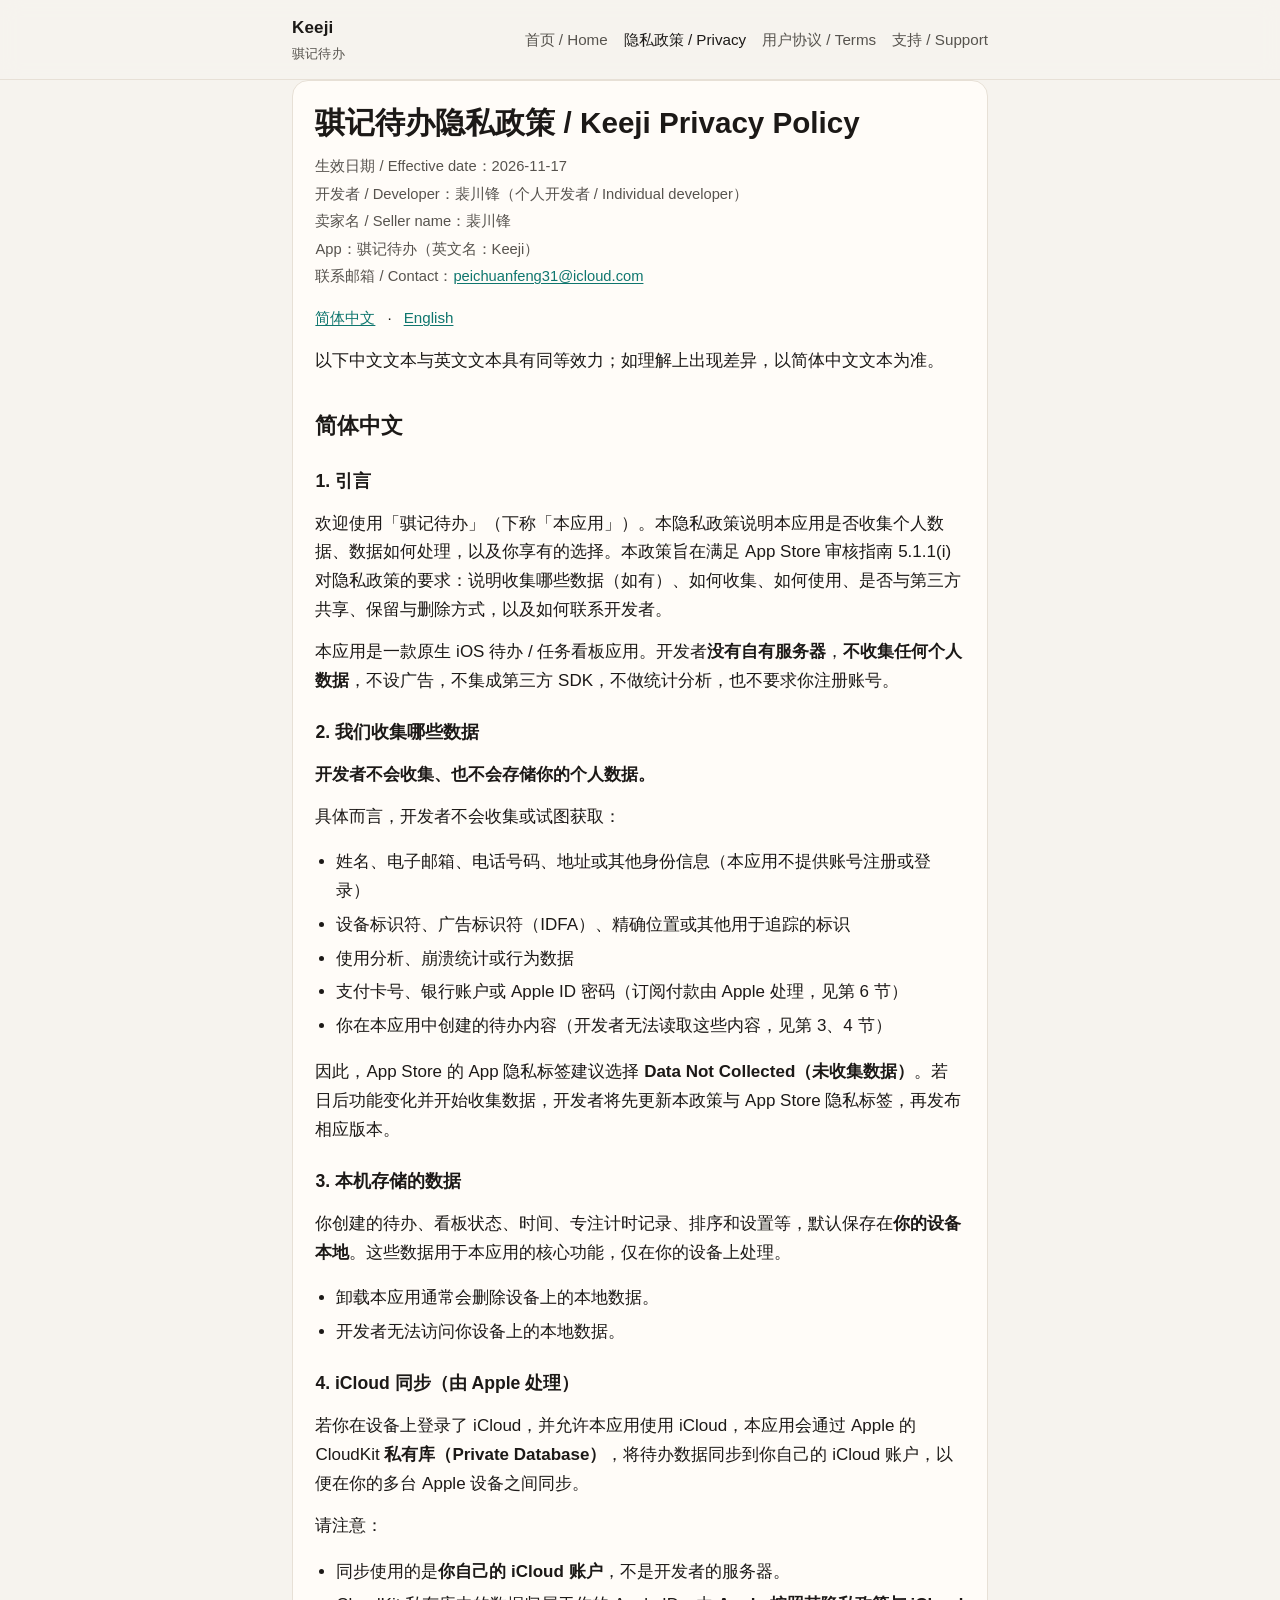
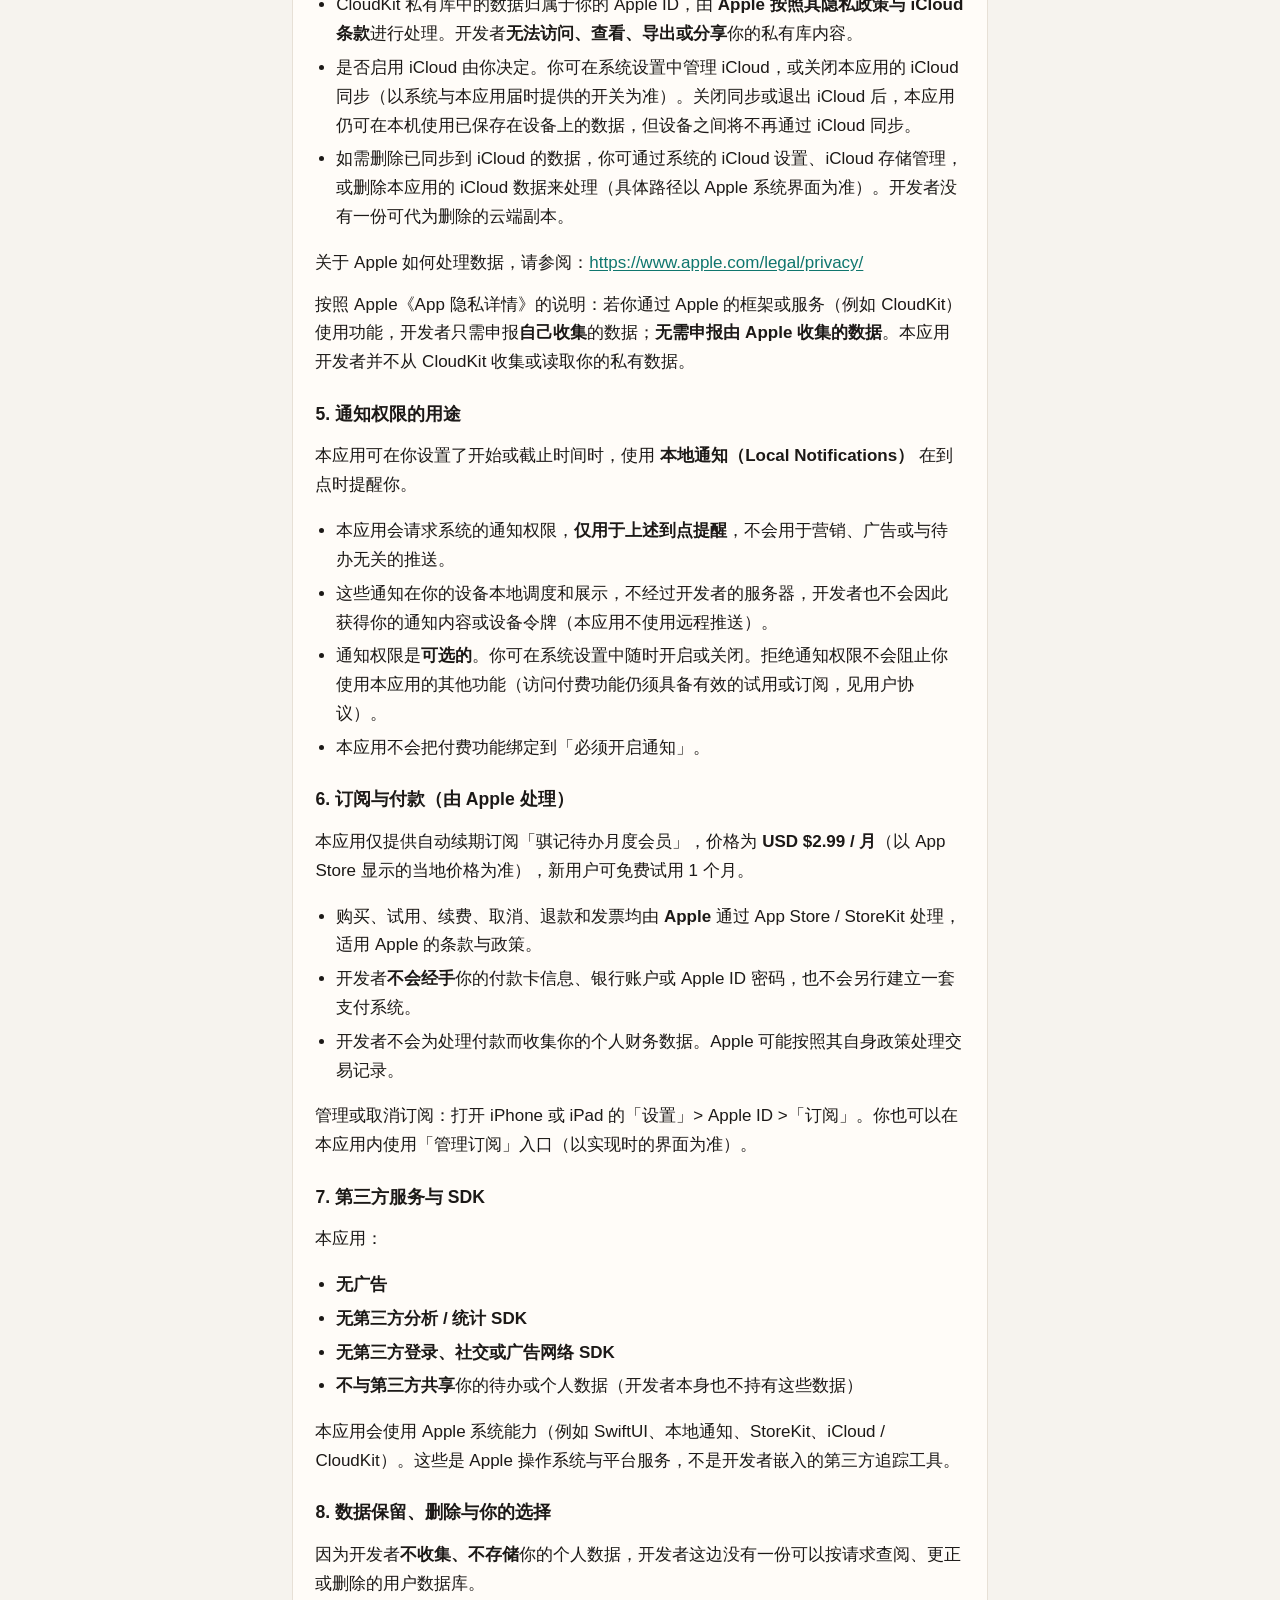
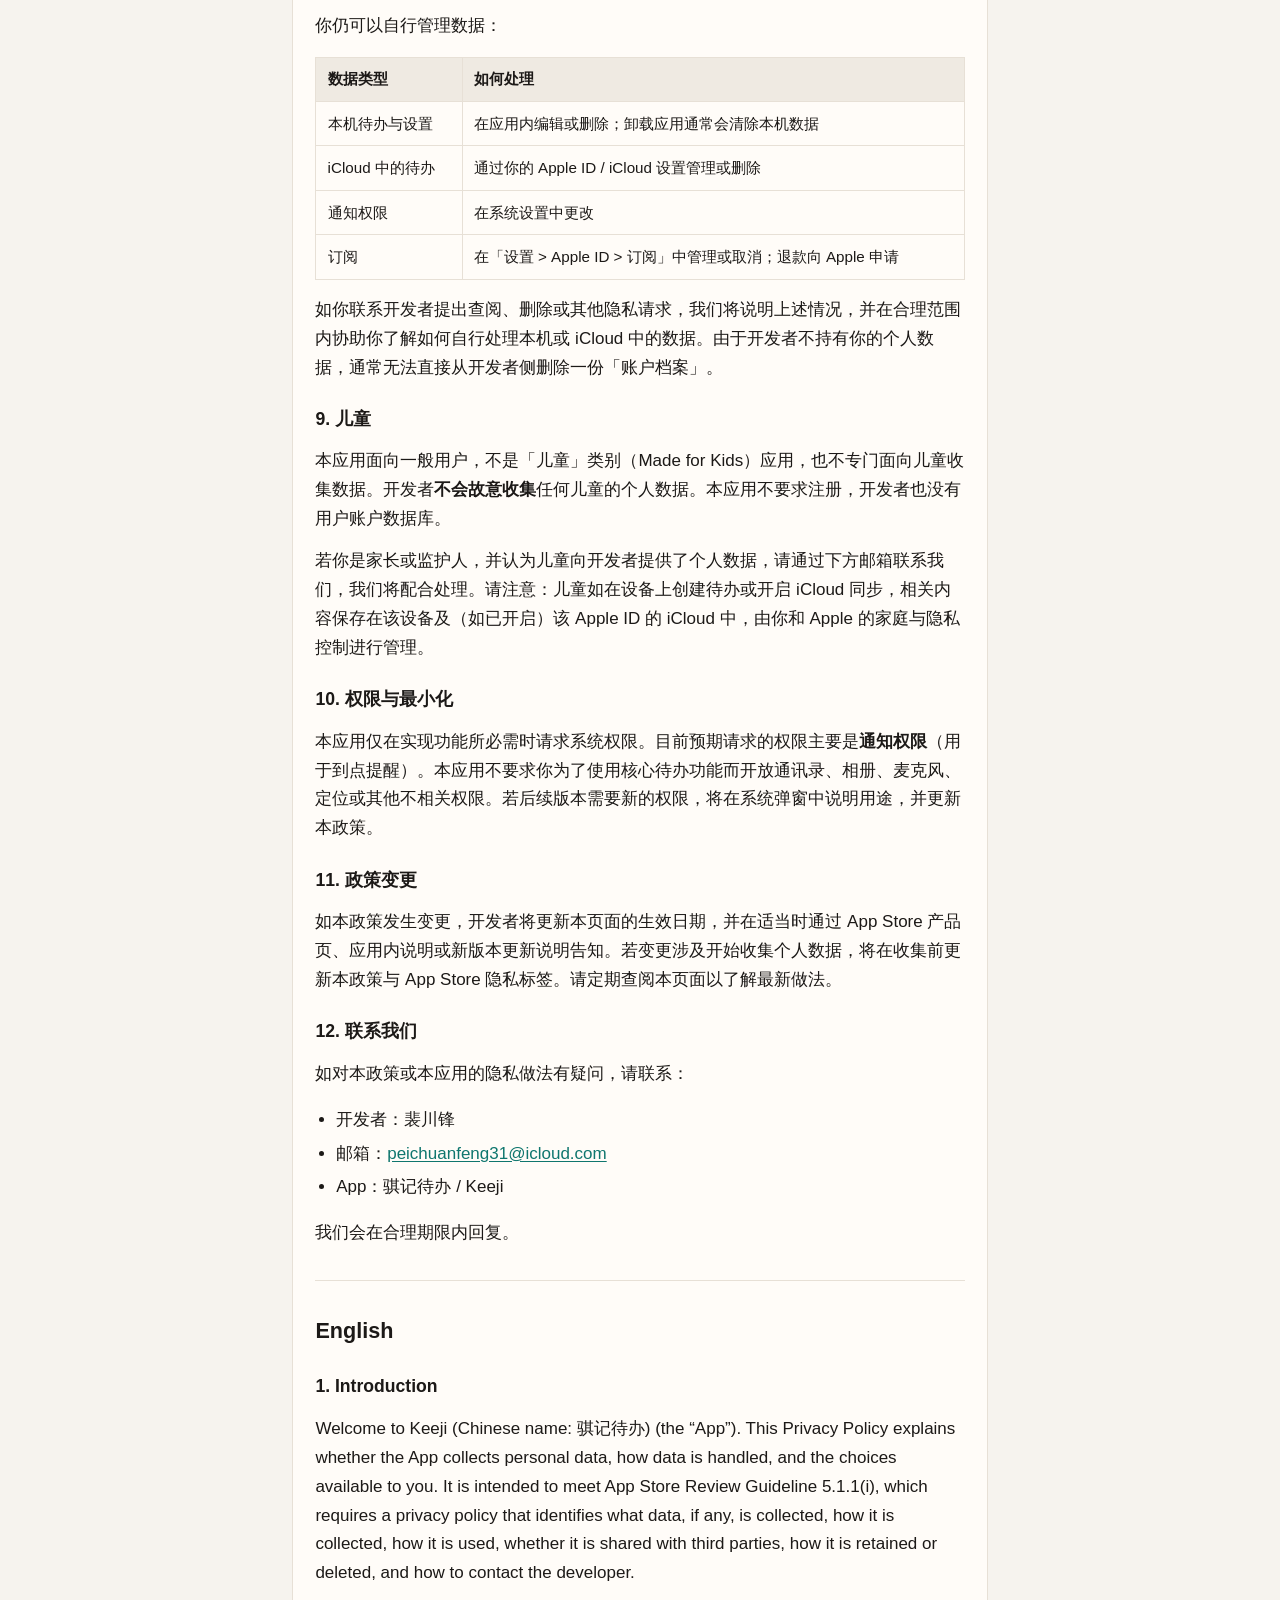
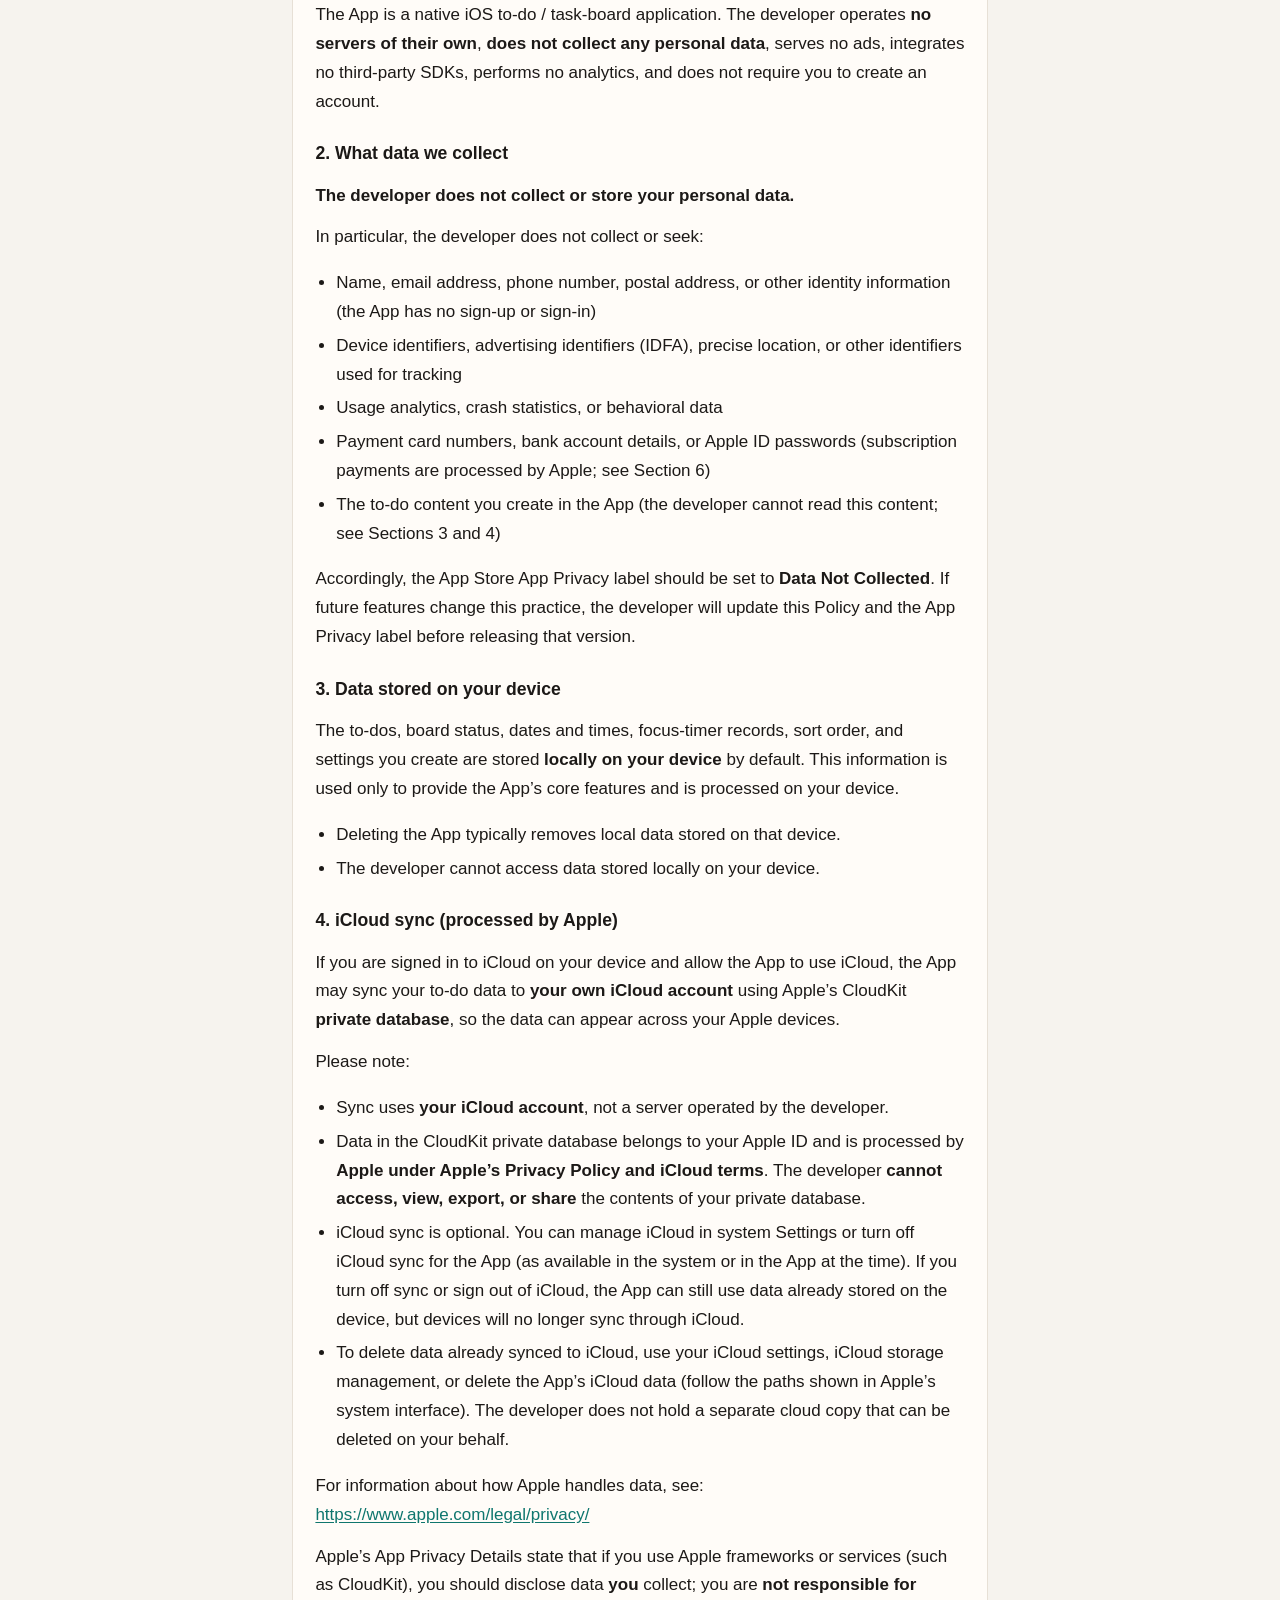
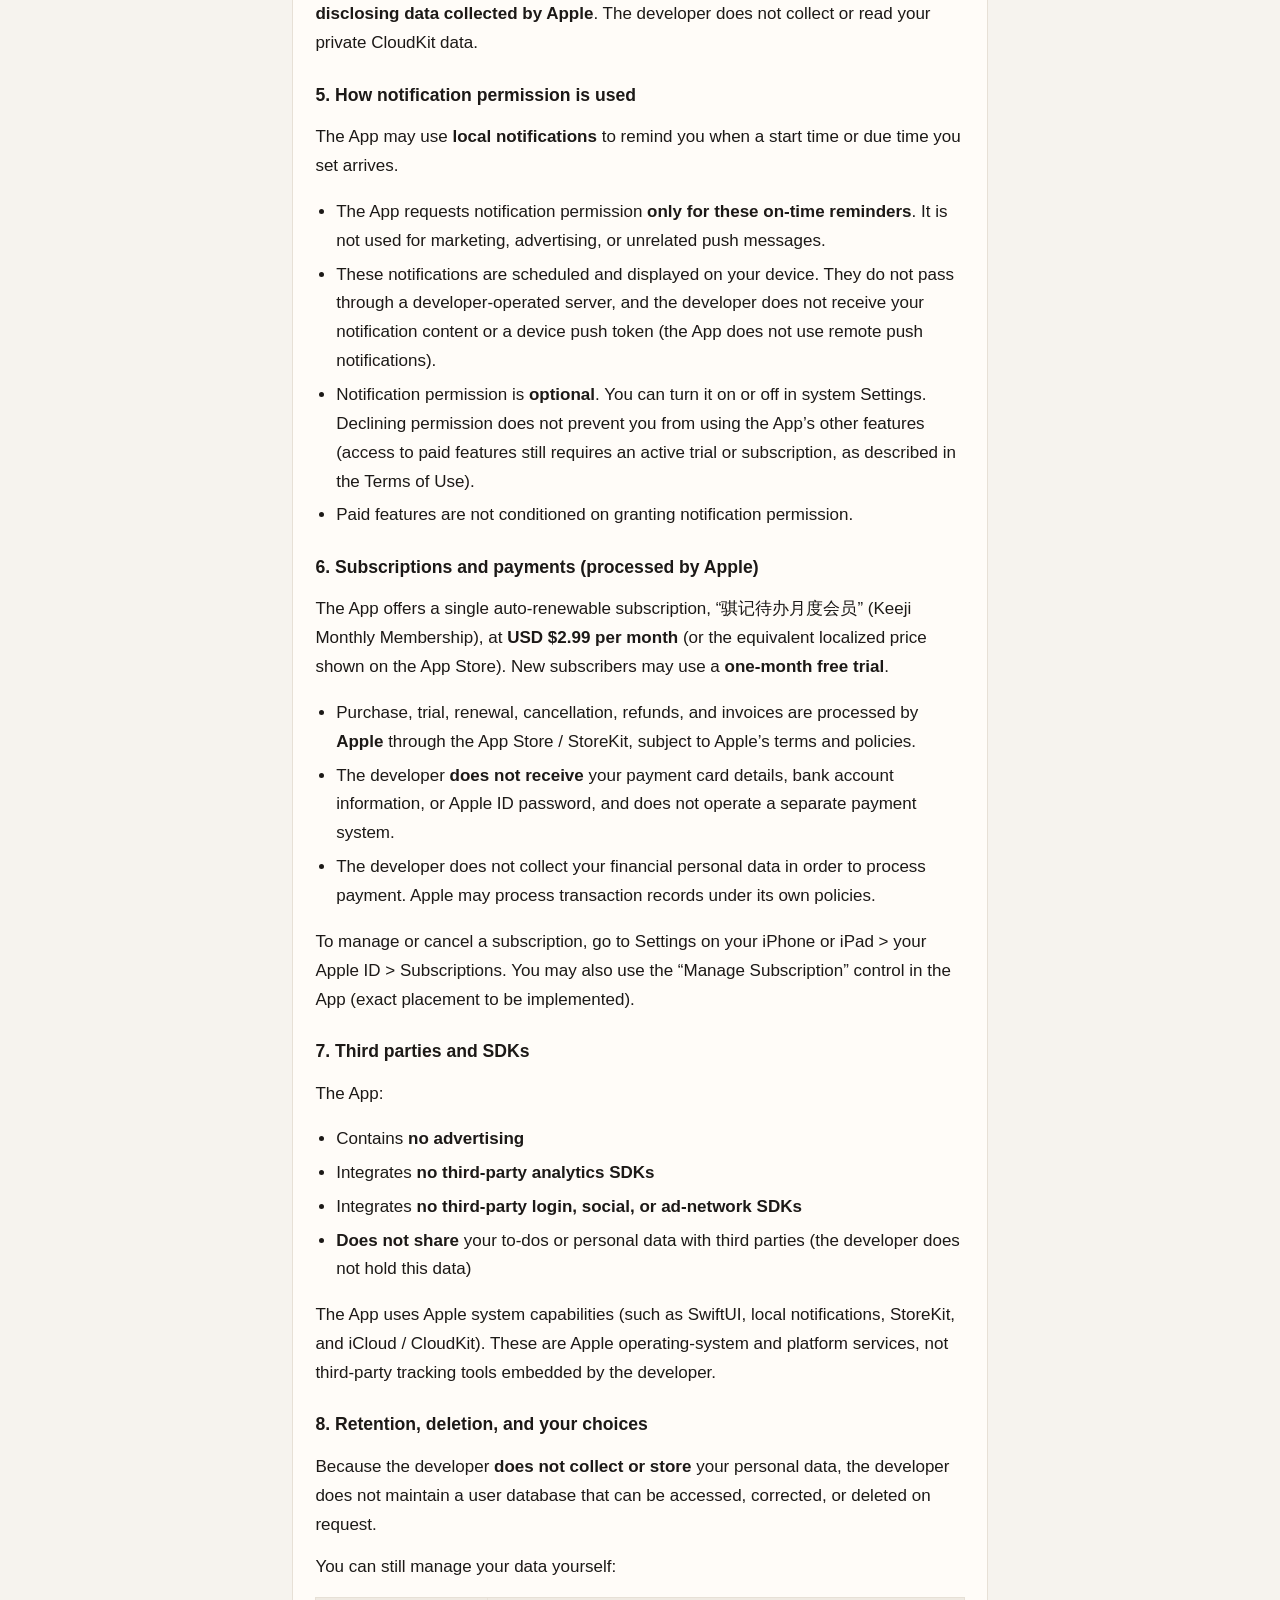
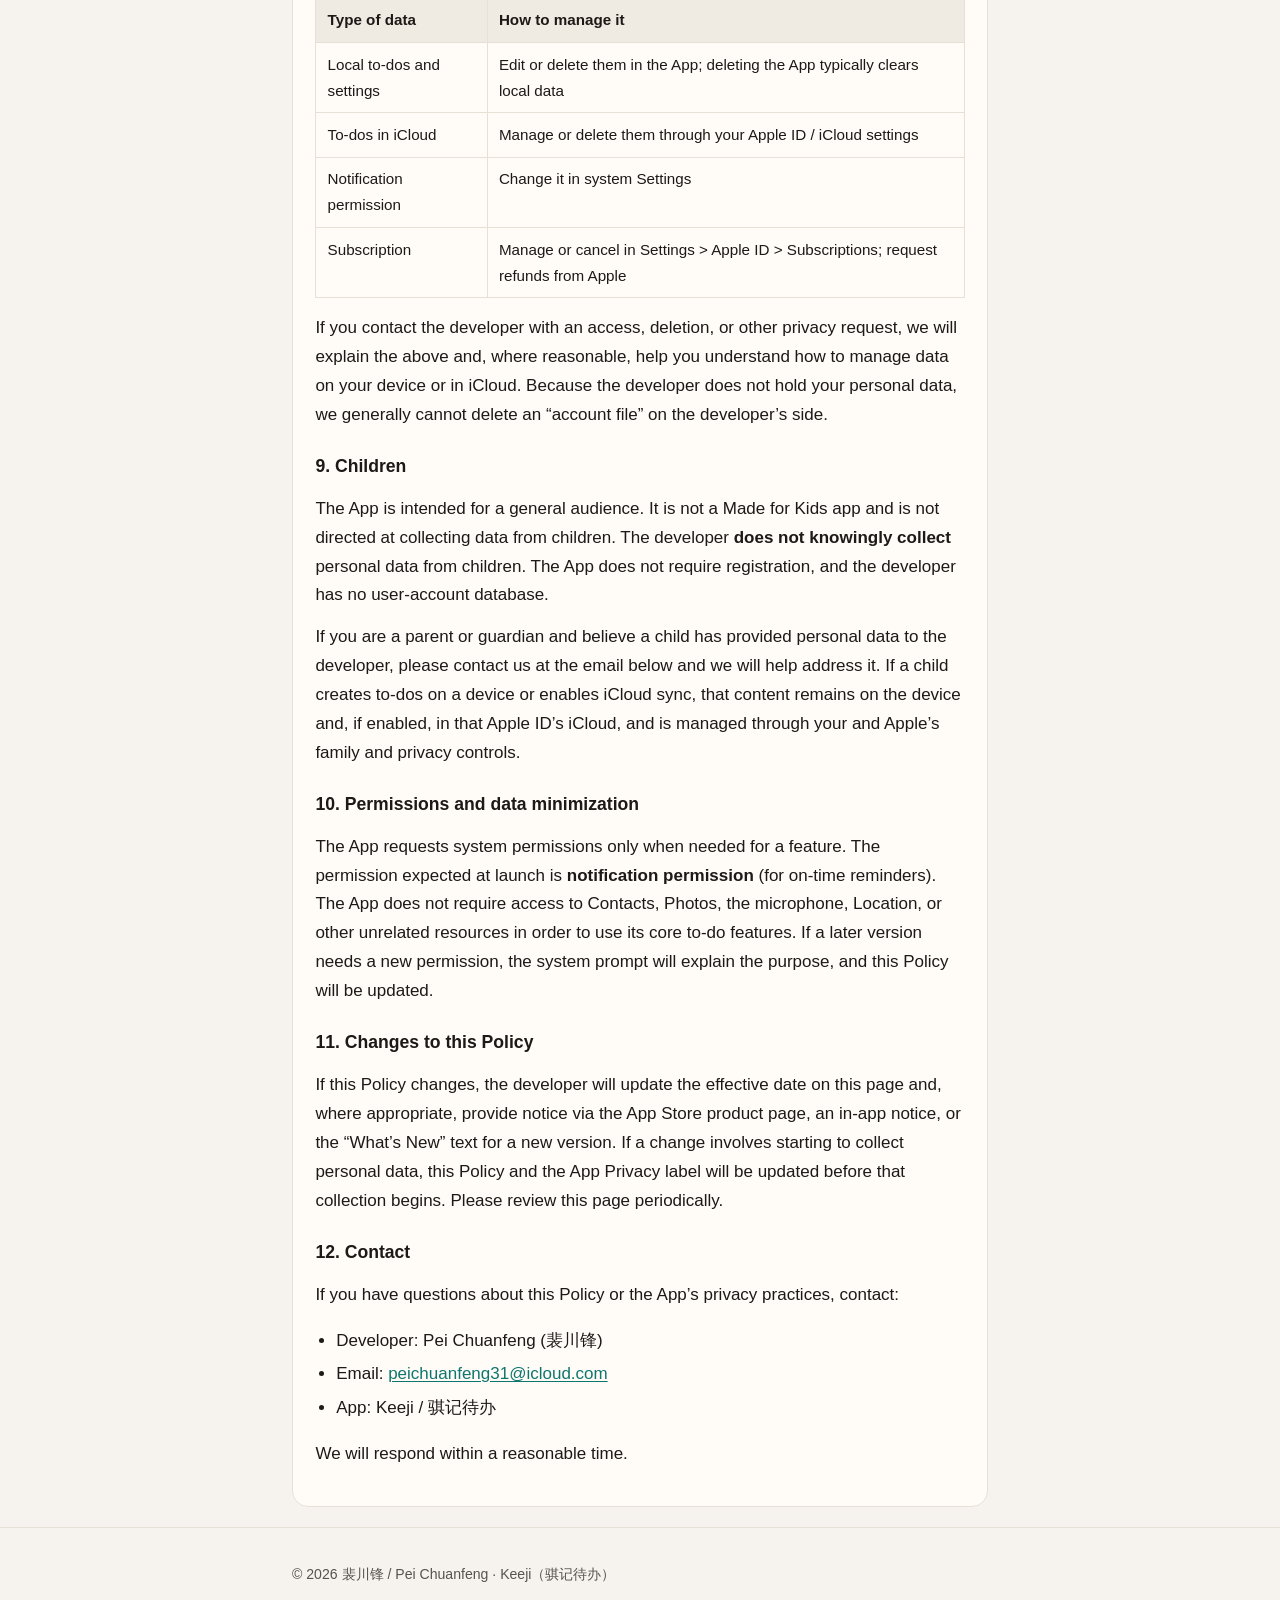
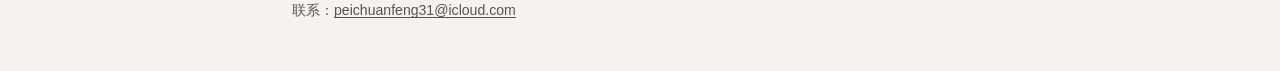
==== privacy/index.html @ 8e1dd44f "Keeji 隐私政策、用户协议、支持页静态站" ====
<!DOCTYPE html>
<html lang="zh-Hans">
<head>
  <meta charset="utf-8">
  <meta name="viewport" content="width=device-width, initial-scale=1">
  <meta name="description" content="骐记待办（Keeji）隐私政策：说明本应用不收集个人数据，以及 iCloud、通知与订阅的处理方式。">
  <title>隐私政策 / Privacy Policy · Keeji</title>
  <link rel="stylesheet" href="../styles.css">
</head>
<body>
  <header class="site">
    <div class="wrap">
      <a class="brand" href="../">Keeji<small>骐记待办</small></a>
      <nav class="site" aria-label="页面">
        <a href="../">首页 / Home</a>
        <a href="../privacy/" aria-current="page">隐私政策 / Privacy</a>
        <a href="../terms/">用户协议 / Terms</a>
        <a href="../support/">支持 / Support</a>
      </nav>
    </div>
  </header>
  <main class="wrap">
    
<article class="panel">
  <h1>骐记待办隐私政策 / Keeji Privacy Policy</h1>
  <div class="meta">
    <p>生效日期 / Effective date：2026-11-17</p>
    <p>开发者 / Developer：裴川锋（个人开发者 / Individual developer）</p>
    <p>卖家名 / Seller name：裴川锋</p>
    <p>App：骐记待办（英文名：Keeji）</p>
    <p>联系邮箱 / Contact：<a href="mailto:peichuanfeng31@icloud.com">peichuanfeng31@icloud.com</a></p>
  </div>
  <p class="lang-switch"><a href="#zh">简体中文</a> · <a href="#en">English</a></p>
  <p>以下中文文本与英文文本具有同等效力；如理解上出现差异，以简体中文文本为准。</p>
  <h2 id="zh">简体中文</h2>
<h3>1. 引言</h3>
<p>欢迎使用「骐记待办」（下称「本应用」）。本隐私政策说明本应用是否收集个人数据、数据如何处理，以及你享有的选择。本政策旨在满足 App Store 审核指南 5.1.1(i) 对隐私政策的要求：说明收集哪些数据（如有）、如何收集、如何使用、是否与第三方共享、保留与删除方式，以及如何联系开发者。</p>
<p>本应用是一款原生 iOS 待办 / 任务看板应用。开发者<strong>没有自有服务器</strong>，<strong>不收集任何个人数据</strong>，不设广告，不集成第三方 SDK，不做统计分析，也不要求你注册账号。</p>
<h3>2. 我们收集哪些数据</h3>
<p><strong>开发者不会收集、也不会存储你的个人数据。</strong></p>
<p>具体而言，开发者不会收集或试图获取：</p>
<ul><li>姓名、电子邮箱、电话号码、地址或其他身份信息（本应用不提供账号注册或登录）</li><li>设备标识符、广告标识符（IDFA）、精确位置或其他用于追踪的标识</li><li>使用分析、崩溃统计或行为数据</li><li>支付卡号、银行账户或 Apple ID 密码（订阅付款由 Apple 处理，见第 6 节）</li><li>你在本应用中创建的待办内容（开发者无法读取这些内容，见第 3、4 节）</li></ul>
<p>因此，App Store 的 App 隐私标签建议选择 <strong>Data Not Collected（未收集数据）</strong>。若日后功能变化并开始收集数据，开发者将先更新本政策与 App Store 隐私标签，再发布相应版本。</p>
<h3>3. 本机存储的数据</h3>
<p>你创建的待办、看板状态、时间、专注计时记录、排序和设置等，默认保存在<strong>你的设备本地</strong>。这些数据用于本应用的核心功能，仅在你的设备上处理。</p>
<ul><li>卸载本应用通常会删除设备上的本地数据。</li><li>开发者无法访问你设备上的本地数据。</li></ul>
<h3>4. iCloud 同步（由 Apple 处理）</h3>
<p>若你在设备上登录了 iCloud，并允许本应用使用 iCloud，本应用会通过 Apple 的 CloudKit <strong>私有库（Private Database）</strong>，将待办数据同步到你自己的 iCloud 账户，以便在你的多台 Apple 设备之间同步。</p>
<p>请注意：</p>
<ul><li>同步使用的是<strong>你自己的 iCloud 账户</strong>，不是开发者的服务器。</li><li>CloudKit 私有库中的数据归属于你的 Apple ID，由 <strong>Apple 按照其隐私政策与 iCloud 条款</strong>进行处理。开发者<strong>无法访问、查看、导出或分享</strong>你的私有库内容。</li><li>是否启用 iCloud 由你决定。你可在系统设置中管理 iCloud，或关闭本应用的 iCloud 同步（以系统与本应用届时提供的开关为准）。关闭同步或退出 iCloud 后，本应用仍可在本机使用已保存在设备上的数据，但设备之间将不再通过 iCloud 同步。</li><li>如需删除已同步到 iCloud 的数据，你可通过系统的 iCloud 设置、iCloud 存储管理，或删除本应用的 iCloud 数据来处理（具体路径以 Apple 系统界面为准）。开发者没有一份可代为删除的云端副本。</li></ul>
<p>关于 Apple 如何处理数据，请参阅：<a href="https://www.apple.com/legal/privacy/">https://www.apple.com/legal/privacy/</a></p>
<p>按照 Apple《App 隐私详情》的说明：若你通过 Apple 的框架或服务（例如 CloudKit）使用功能，开发者只需申报<strong>自己收集</strong>的数据；<strong>无需申报由 Apple 收集的数据</strong>。本应用开发者并不从 CloudKit 收集或读取你的私有数据。</p>
<h3>5. 通知权限的用途</h3>
<p>本应用可在你设置了开始或截止时间时，使用 <strong>本地通知（Local Notifications）</strong> 在到点时提醒你。</p>
<ul><li>本应用会请求系统的通知权限，<strong>仅用于上述到点提醒</strong>，不会用于营销、广告或与待办无关的推送。</li><li>这些通知在你的设备本地调度和展示，不经过开发者的服务器，开发者也不会因此获得你的通知内容或设备令牌（本应用不使用远程推送）。</li><li>通知权限是<strong>可选的</strong>。你可在系统设置中随时开启或关闭。拒绝通知权限不会阻止你使用本应用的其他功能（访问付费功能仍须具备有效的试用或订阅，见用户协议）。</li><li>本应用不会把付费功能绑定到「必须开启通知」。</li></ul>
<h3>6. 订阅与付款（由 Apple 处理）</h3>
<p>本应用仅提供自动续期订阅「骐记待办月度会员」，价格为 <strong>USD $2.99 / 月</strong>（以 App Store 显示的当地价格为准），新用户可免费试用 1 个月。</p>
<ul><li>购买、试用、续费、取消、退款和发票均由 <strong>Apple</strong> 通过 App Store / StoreKit 处理，适用 Apple 的条款与政策。</li><li>开发者<strong>不会经手</strong>你的付款卡信息、银行账户或 Apple ID 密码，也不会另行建立一套支付系统。</li><li>开发者不会为处理付款而收集你的个人财务数据。Apple 可能按照其自身政策处理交易记录。</li></ul>
<p>管理或取消订阅：打开 iPhone 或 iPad 的「设置」> Apple ID >「订阅」。你也可以在本应用内使用「管理订阅」入口（以实现时的界面为准）。</p>
<h3>7. 第三方服务与 SDK</h3>
<p>本应用：</p>
<ul><li><strong>无广告</strong></li><li><strong>无第三方分析 / 统计 SDK</strong></li><li><strong>无第三方登录、社交或广告网络 SDK</strong></li><li><strong>不与第三方共享</strong>你的待办或个人数据（开发者本身也不持有这些数据）</li></ul>
<p>本应用会使用 Apple 系统能力（例如 SwiftUI、本地通知、StoreKit、iCloud / CloudKit）。这些是 Apple 操作系统与平台服务，不是开发者嵌入的第三方追踪工具。</p>
<h3>8. 数据保留、删除与你的选择</h3>
<p>因为开发者<strong>不收集、不存储</strong>你的个人数据，开发者这边没有一份可以按请求查阅、更正或删除的用户数据库。</p>
<p>你仍可以自行管理数据：</p>
<div class="table-wrap"><table><thead><tr><th>数据类型</th><th>如何处理</th></tr></thead><tbody><tr><td>本机待办与设置</td><td>在应用内编辑或删除；卸载应用通常会清除本机数据</td></tr><tr><td>iCloud 中的待办</td><td>通过你的 Apple ID / iCloud 设置管理或删除</td></tr><tr><td>通知权限</td><td>在系统设置中更改</td></tr><tr><td>订阅</td><td>在「设置 > Apple ID > 订阅」中管理或取消；退款向 Apple 申请</td></tr></tbody></table></div>
<p>如你联系开发者提出查阅、删除或其他隐私请求，我们将说明上述情况，并在合理范围内协助你了解如何自行处理本机或 iCloud 中的数据。由于开发者不持有你的个人数据，通常无法直接从开发者侧删除一份「账户档案」。</p>
<h3>9. 儿童</h3>
<p>本应用面向一般用户，不是「儿童」类别（Made for Kids）应用，也不专门面向儿童收集数据。开发者<strong>不会故意收集</strong>任何儿童的个人数据。本应用不要求注册，开发者也没有用户账户数据库。</p>
<p>若你是家长或监护人，并认为儿童向开发者提供了个人数据，请通过下方邮箱联系我们，我们将配合处理。请注意：儿童如在设备上创建待办或开启 iCloud 同步，相关内容保存在该设备及（如已开启）该 Apple ID 的 iCloud 中，由你和 Apple 的家庭与隐私控制进行管理。</p>
<h3>10. 权限与最小化</h3>
<p>本应用仅在实现功能所必需时请求系统权限。目前预期请求的权限主要是<strong>通知权限</strong>（用于到点提醒）。本应用不要求你为了使用核心待办功能而开放通讯录、相册、麦克风、定位或其他不相关权限。若后续版本需要新的权限，将在系统弹窗中说明用途，并更新本政策。</p>
<h3>11. 政策变更</h3>
<p>如本政策发生变更，开发者将更新本页面的生效日期，并在适当时通过 App Store 产品页、应用内说明或新版本更新说明告知。若变更涉及开始收集个人数据，将在收集前更新本政策与 App Store 隐私标签。请定期查阅本页面以了解最新做法。</p>
<h3>12. 联系我们</h3>
<p>如对本政策或本应用的隐私做法有疑问，请联系：</p>
<ul><li>开发者：裴川锋</li><li>邮箱：<a href="mailto:peichuanfeng31@icloud.com">peichuanfeng31@icloud.com</a></li><li>App：骐记待办 / Keeji</li></ul>
<p>我们会在合理期限内回复。</p>
<hr>
<h2 id="en">English</h2>
<h3>1. Introduction</h3>
<p>Welcome to Keeji (Chinese name: 骐记待办) (the “App”). This Privacy Policy explains whether the App collects personal data, how data is handled, and the choices available to you. It is intended to meet App Store Review Guideline 5.1.1(i), which requires a privacy policy that identifies what data, if any, is collected, how it is collected, how it is used, whether it is shared with third parties, how it is retained or deleted, and how to contact the developer.</p>
<p>The App is a native iOS to-do / task-board application. The developer operates <strong>no servers of their own</strong>, <strong>does not collect any personal data</strong>, serves no ads, integrates no third-party SDKs, performs no analytics, and does not require you to create an account.</p>
<h3>2. What data we collect</h3>
<p><strong>The developer does not collect or store your personal data.</strong></p>
<p>In particular, the developer does not collect or seek:</p>
<ul><li>Name, email address, phone number, postal address, or other identity information (the App has no sign-up or sign-in)</li><li>Device identifiers, advertising identifiers (IDFA), precise location, or other identifiers used for tracking</li><li>Usage analytics, crash statistics, or behavioral data</li><li>Payment card numbers, bank account details, or Apple ID passwords (subscription payments are processed by Apple; see Section 6)</li><li>The to-do content you create in the App (the developer cannot read this content; see Sections 3 and 4)</li></ul>
<p>Accordingly, the App Store App Privacy label should be set to <strong>Data Not Collected</strong>. If future features change this practice, the developer will update this Policy and the App Privacy label before releasing that version.</p>
<h3>3. Data stored on your device</h3>
<p>The to-dos, board status, dates and times, focus-timer records, sort order, and settings you create are stored <strong>locally on your device</strong> by default. This information is used only to provide the App’s core features and is processed on your device.</p>
<ul><li>Deleting the App typically removes local data stored on that device.</li><li>The developer cannot access data stored locally on your device.</li></ul>
<h3>4. iCloud sync (processed by Apple)</h3>
<p>If you are signed in to iCloud on your device and allow the App to use iCloud, the App may sync your to-do data to <strong>your own iCloud account</strong> using Apple’s CloudKit <strong>private database</strong>, so the data can appear across your Apple devices.</p>
<p>Please note:</p>
<ul><li>Sync uses <strong>your iCloud account</strong>, not a server operated by the developer.</li><li>Data in the CloudKit private database belongs to your Apple ID and is processed by <strong>Apple under Apple’s Privacy Policy and iCloud terms</strong>. The developer <strong>cannot access, view, export, or share</strong> the contents of your private database.</li><li>iCloud sync is optional. You can manage iCloud in system Settings or turn off iCloud sync for the App (as available in the system or in the App at the time). If you turn off sync or sign out of iCloud, the App can still use data already stored on the device, but devices will no longer sync through iCloud.</li><li>To delete data already synced to iCloud, use your iCloud settings, iCloud storage management, or delete the App’s iCloud data (follow the paths shown in Apple’s system interface). The developer does not hold a separate cloud copy that can be deleted on your behalf.</li></ul>
<p>For information about how Apple handles data, see: <a href="https://www.apple.com/legal/privacy/">https://www.apple.com/legal/privacy/</a></p>
<p>Apple’s App Privacy Details state that if you use Apple frameworks or services (such as CloudKit), you should disclose data <strong>you</strong> collect; you are <strong>not responsible for disclosing data collected by Apple</strong>. The developer does not collect or read your private CloudKit data.</p>
<h3>5. How notification permission is used</h3>
<p>The App may use <strong>local notifications</strong> to remind you when a start time or due time you set arrives.</p>
<ul><li>The App requests notification permission <strong>only for these on-time reminders</strong>. It is not used for marketing, advertising, or unrelated push messages.</li><li>These notifications are scheduled and displayed on your device. They do not pass through a developer-operated server, and the developer does not receive your notification content or a device push token (the App does not use remote push notifications).</li><li>Notification permission is <strong>optional</strong>. You can turn it on or off in system Settings. Declining permission does not prevent you from using the App’s other features (access to paid features still requires an active trial or subscription, as described in the Terms of Use).</li><li>Paid features are not conditioned on granting notification permission.</li></ul>
<h3>6. Subscriptions and payments (processed by Apple)</h3>
<p>The App offers a single auto-renewable subscription, “骐记待办月度会员” (Keeji Monthly Membership), at <strong>USD $2.99 per month</strong> (or the equivalent localized price shown on the App Store). New subscribers may use a <strong>one-month free trial</strong>.</p>
<ul><li>Purchase, trial, renewal, cancellation, refunds, and invoices are processed by <strong>Apple</strong> through the App Store / StoreKit, subject to Apple’s terms and policies.</li><li>The developer <strong>does not receive</strong> your payment card details, bank account information, or Apple ID password, and does not operate a separate payment system.</li><li>The developer does not collect your financial personal data in order to process payment. Apple may process transaction records under its own policies.</li></ul>
<p>To manage or cancel a subscription, go to Settings on your iPhone or iPad > your Apple ID > Subscriptions. You may also use the “Manage Subscription” control in the App (exact placement to be implemented).</p>
<h3>7. Third parties and SDKs</h3>
<p>The App:</p>
<ul><li>Contains <strong>no advertising</strong></li><li>Integrates <strong>no third-party analytics SDKs</strong></li><li>Integrates <strong>no third-party login, social, or ad-network SDKs</strong></li><li><strong>Does not share</strong> your to-dos or personal data with third parties (the developer does not hold this data)</li></ul>
<p>The App uses Apple system capabilities (such as SwiftUI, local notifications, StoreKit, and iCloud / CloudKit). These are Apple operating-system and platform services, not third-party tracking tools embedded by the developer.</p>
<h3>8. Retention, deletion, and your choices</h3>
<p>Because the developer <strong>does not collect or store</strong> your personal data, the developer does not maintain a user database that can be accessed, corrected, or deleted on request.</p>
<p>You can still manage your data yourself:</p>
<div class="table-wrap"><table><thead><tr><th>Type of data</th><th>How to manage it</th></tr></thead><tbody><tr><td>Local to-dos and settings</td><td>Edit or delete them in the App; deleting the App typically clears local data</td></tr><tr><td>To-dos in iCloud</td><td>Manage or delete them through your Apple ID / iCloud settings</td></tr><tr><td>Notification permission</td><td>Change it in system Settings</td></tr><tr><td>Subscription</td><td>Manage or cancel in Settings > Apple ID > Subscriptions; request refunds from Apple</td></tr></tbody></table></div>
<p>If you contact the developer with an access, deletion, or other privacy request, we will explain the above and, where reasonable, help you understand how to manage data on your device or in iCloud. Because the developer does not hold your personal data, we generally cannot delete an “account file” on the developer’s side.</p>
<h3>9. Children</h3>
<p>The App is intended for a general audience. It is not a Made for Kids app and is not directed at collecting data from children. The developer <strong>does not knowingly collect</strong> personal data from children. The App does not require registration, and the developer has no user-account database.</p>
<p>If you are a parent or guardian and believe a child has provided personal data to the developer, please contact us at the email below and we will help address it. If a child creates to-dos on a device or enables iCloud sync, that content remains on the device and, if enabled, in that Apple ID’s iCloud, and is managed through your and Apple’s family and privacy controls.</p>
<h3>10. Permissions and data minimization</h3>
<p>The App requests system permissions only when needed for a feature. The permission expected at launch is <strong>notification permission</strong> (for on-time reminders). The App does not require access to Contacts, Photos, the microphone, Location, or other unrelated resources in order to use its core to-do features. If a later version needs a new permission, the system prompt will explain the purpose, and this Policy will be updated.</p>
<h3>11. Changes to this Policy</h3>
<p>If this Policy changes, the developer will update the effective date on this page and, where appropriate, provide notice via the App Store product page, an in-app notice, or the “What’s New” text for a new version. If a change involves starting to collect personal data, this Policy and the App Privacy label will be updated before that collection begins. Please review this page periodically.</p>
<h3>12. Contact</h3>
<p>If you have questions about this Policy or the App’s privacy practices, contact:</p>
<ul><li>Developer: Pei Chuanfeng (裴川锋)</li><li>Email: <a href="mailto:peichuanfeng31@icloud.com">peichuanfeng31@icloud.com</a></li><li>App: Keeji / 骐记待办</li></ul>
<p>We will respond within a reasonable time.</p>
</article>

  </main>
  <footer class="site">
    <div class="wrap">
      <p>© 2026 裴川锋 / Pei Chuanfeng · Keeji（骐记待办）</p>
      <p>联系：<a href="mailto:peichuanfeng31@icloud.com">peichuanfeng31@icloud.com</a></p>
    </div>
  </footer>
</body>
</html>
---- styles.css ----
/* Keeji public pages — GitHub Pages */
:root {
  --bg: #f6f3ee;
  --fg: #1c1917;
  --muted: #57534e;
  --card: #fffcf8;
  --line: #e7e0d6;
  --accent: #0f766e;
  --accent-hover: #115e59;
  --link: #0f766e;
  --radius: 16px;
  --max: 46rem;
}
* { box-sizing: border-box; }
html { scroll-behavior: smooth; }
body {
  margin: 0;
  font-family: -apple-system, BlinkMacSystemFont, "Segoe UI", "PingFang SC", "Hiragino Sans GB", "Noto Sans SC", "Source Han Sans SC", "Microsoft YaHei", sans-serif;
  color: var(--fg);
  background: var(--bg);
  line-height: 1.7;
  font-size: 17px;
}
a { color: var(--link); text-underline-offset: 2px; }
a:hover { color: var(--accent-hover); }
.wrap { max-width: var(--max); margin: 0 auto; padding: 0 1.25rem; }
header.site {
  border-bottom: 1px solid var(--line);
  background: rgba(246, 243, 238, 0.92);
  backdrop-filter: blur(10px);
  position: sticky;
  top: 0;
  z-index: 10;
}
header.site .wrap {
  display: flex;
  flex-wrap: wrap;
  align-items: center;
  justify-content: space-between;
  gap: 0.75rem 1.25rem;
  padding-top: 0.9rem;
  padding-bottom: 0.9rem;
}
.brand {
  color: inherit;
  text-decoration: none;
  font-weight: 700;
  letter-spacing: 0.01em;
}
.brand small { display: block; font-weight: 500; color: var(--muted); font-size: 0.8rem; }
nav.site { display: flex; flex-wrap: wrap; gap: 0.35rem 1rem; }
nav.site a {
  color: var(--muted);
  text-decoration: none;
  font-size: 0.95rem;
  padding: 0.25rem 0;
}
nav.site a[aria-current="page"],
nav.site a:hover { color: var(--fg); }
main { padding: 2rem 0 3rem; }
.hero, .panel {
  background: var(--card);
  border: 1px solid var(--line);
  border-radius: var(--radius);
  padding: 1.5rem 1.4rem;
  margin-bottom: 1.25rem;
}
h1 { font-size: 1.85rem; line-height: 1.25; margin: 0 0 0.75rem; }
h2 { font-size: 1.35rem; margin: 2rem 0 0.8rem; }
h3 { font-size: 1.1rem; margin: 1.4rem 0 0.5rem; }
p { margin: 0.8rem 0; }
.lead { font-size: 1.05rem; color: var(--muted); }
.meta { color: var(--muted); font-size: 0.92rem; margin: 0 0 1rem; }
.meta p { margin: 0.15rem 0; }
.lang-switch { display: flex; gap: 0.75rem; margin: 0 0 1rem; font-size: 0.95rem; }
hr { border: 0; border-top: 1px solid var(--line); margin: 2rem 0; }
ul, ol { padding-left: 1.3rem; }
li { margin: 0.3rem 0; }
.table-wrap { overflow-x: auto; margin: 1rem 0; }
table {
  width: 100%;
  border-collapse: collapse;
  font-size: 0.95rem;
  margin: 0;
}
th, td {
  border: 1px solid var(--line);
  padding: 0.55rem 0.7rem;
  text-align: left;
  vertical-align: top;
  background: var(--card);
}
th { background: #efeae2; }
.email {
  font-weight: 650;
  font-size: 1.15rem;
  word-break: break-all;
}
.actions { display: flex; flex-wrap: wrap; gap: 0.6rem; margin-top: 1.1rem; }
.btn {
  display: inline-block;
  background: var(--accent);
  color: #fff !important;
  text-decoration: none;
  padding: 0.7rem 1rem;
  border-radius: 999px;
  font-weight: 600;
}
.btn.secondary { background: transparent; color: var(--fg) !important; border: 1px solid var(--line); }
.btn:hover { background: var(--accent-hover); }
.btn.secondary:hover { background: #efeae2; }
footer.site {
  border-top: 1px solid var(--line);
  color: var(--muted);
  font-size: 0.88rem;
  padding: 1.4rem 0 2.2rem;
}
footer.site a { color: inherit; }
@media (max-width: 640px) {
  body { font-size: 16px; }
  h1 { font-size: 1.6rem; }
  .hero, .panel { padding: 1.2rem 1rem; }
}
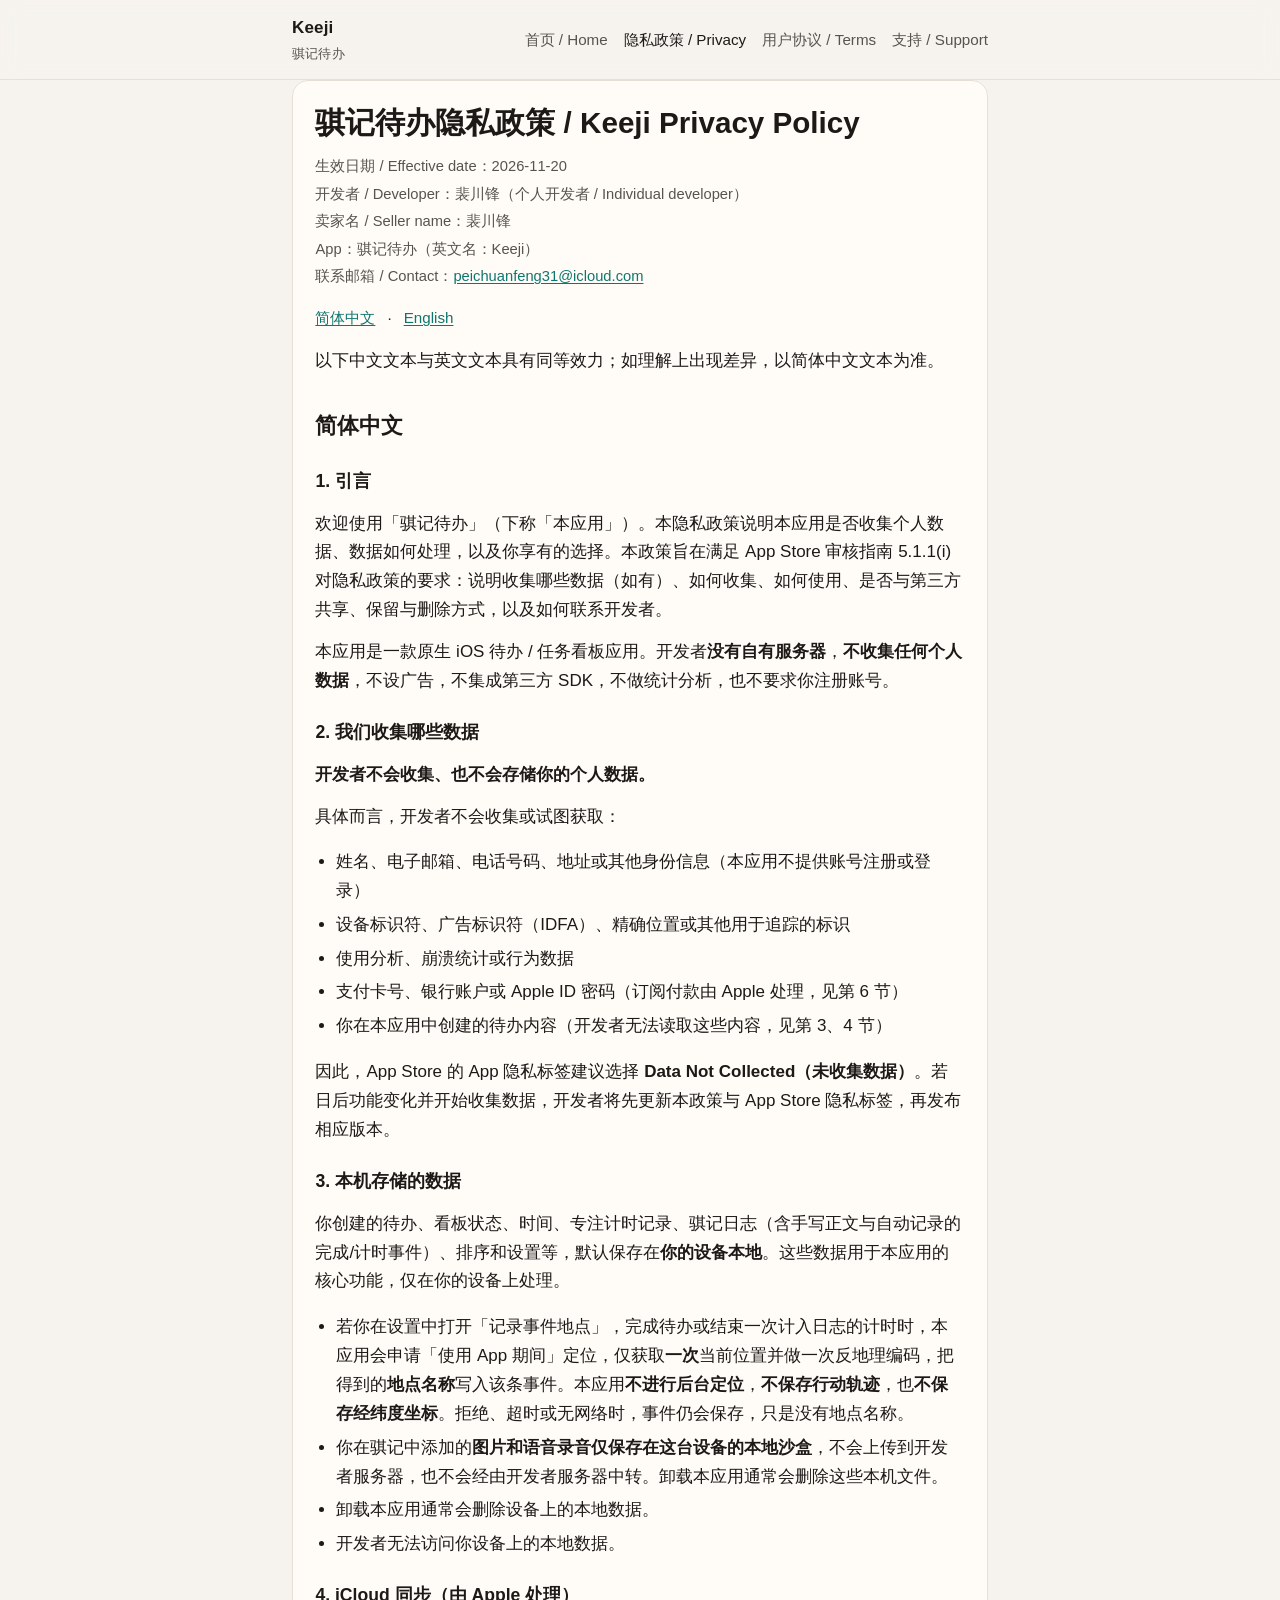
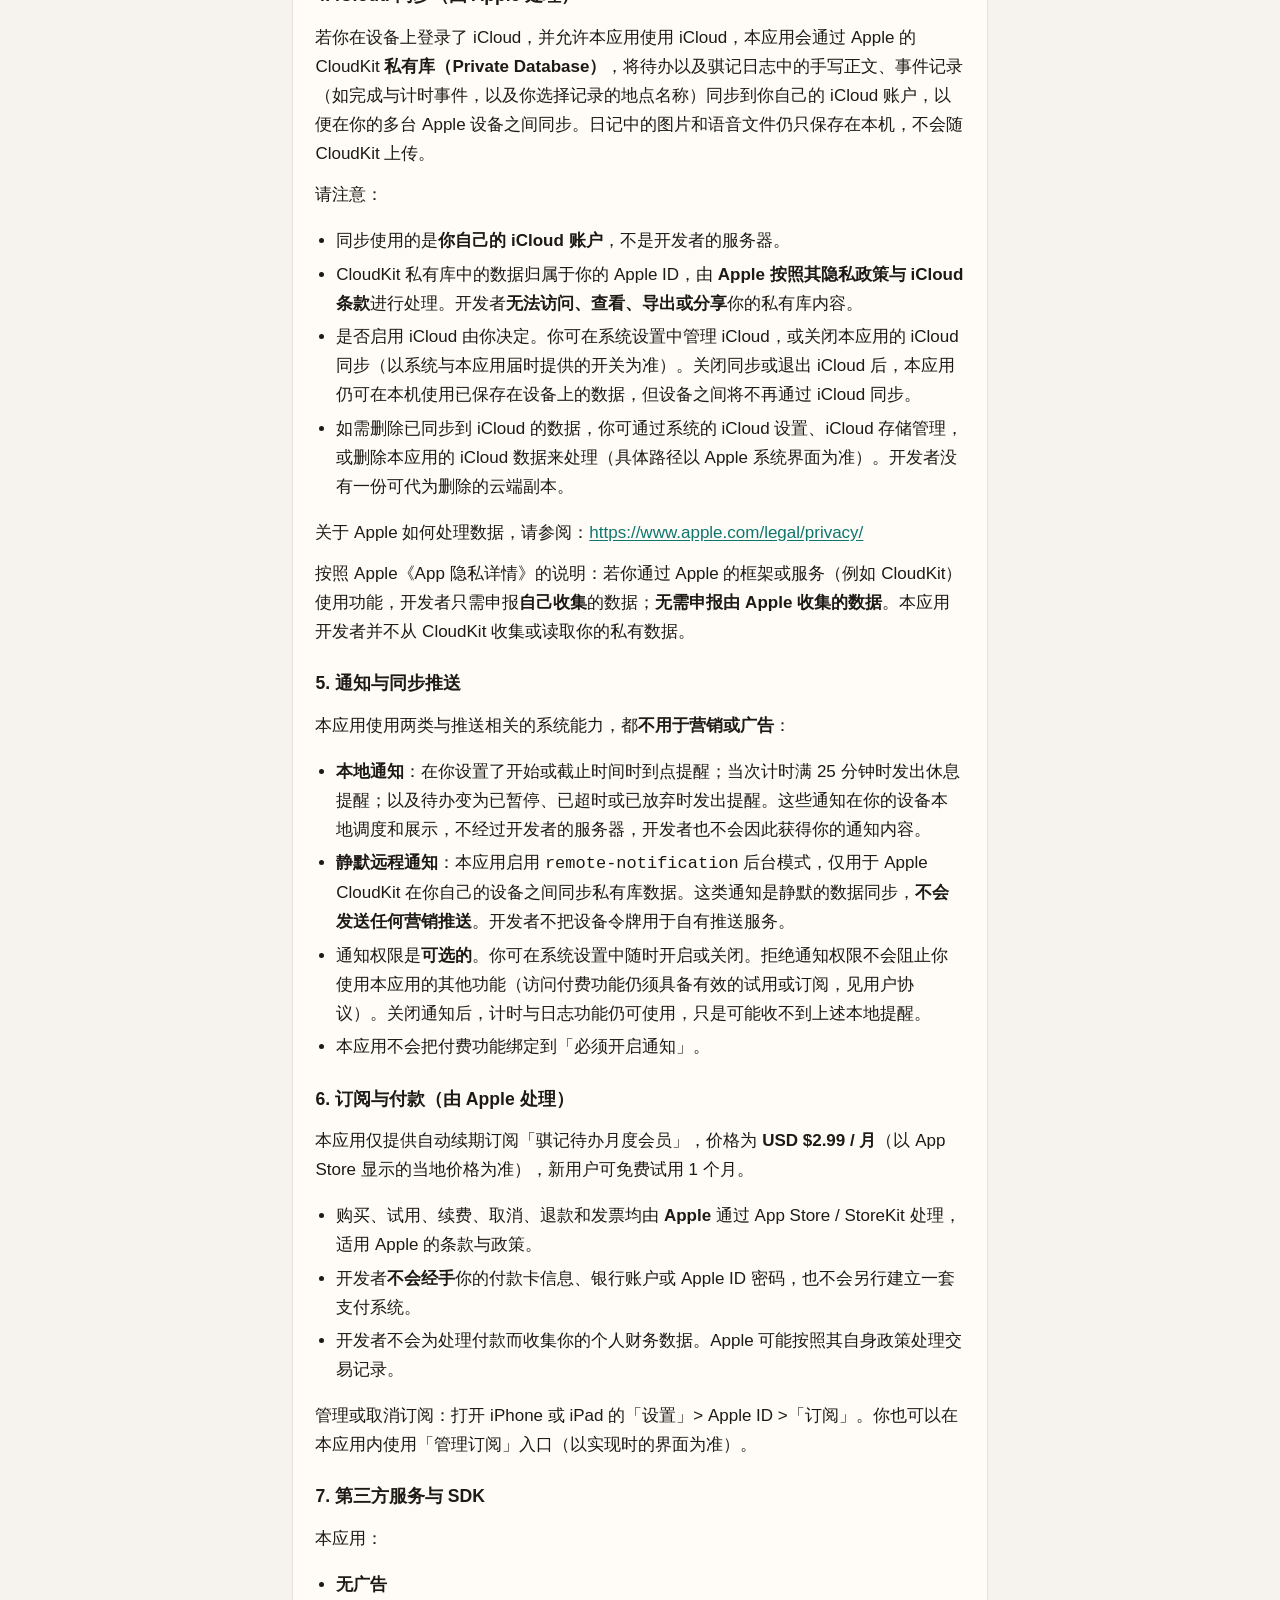
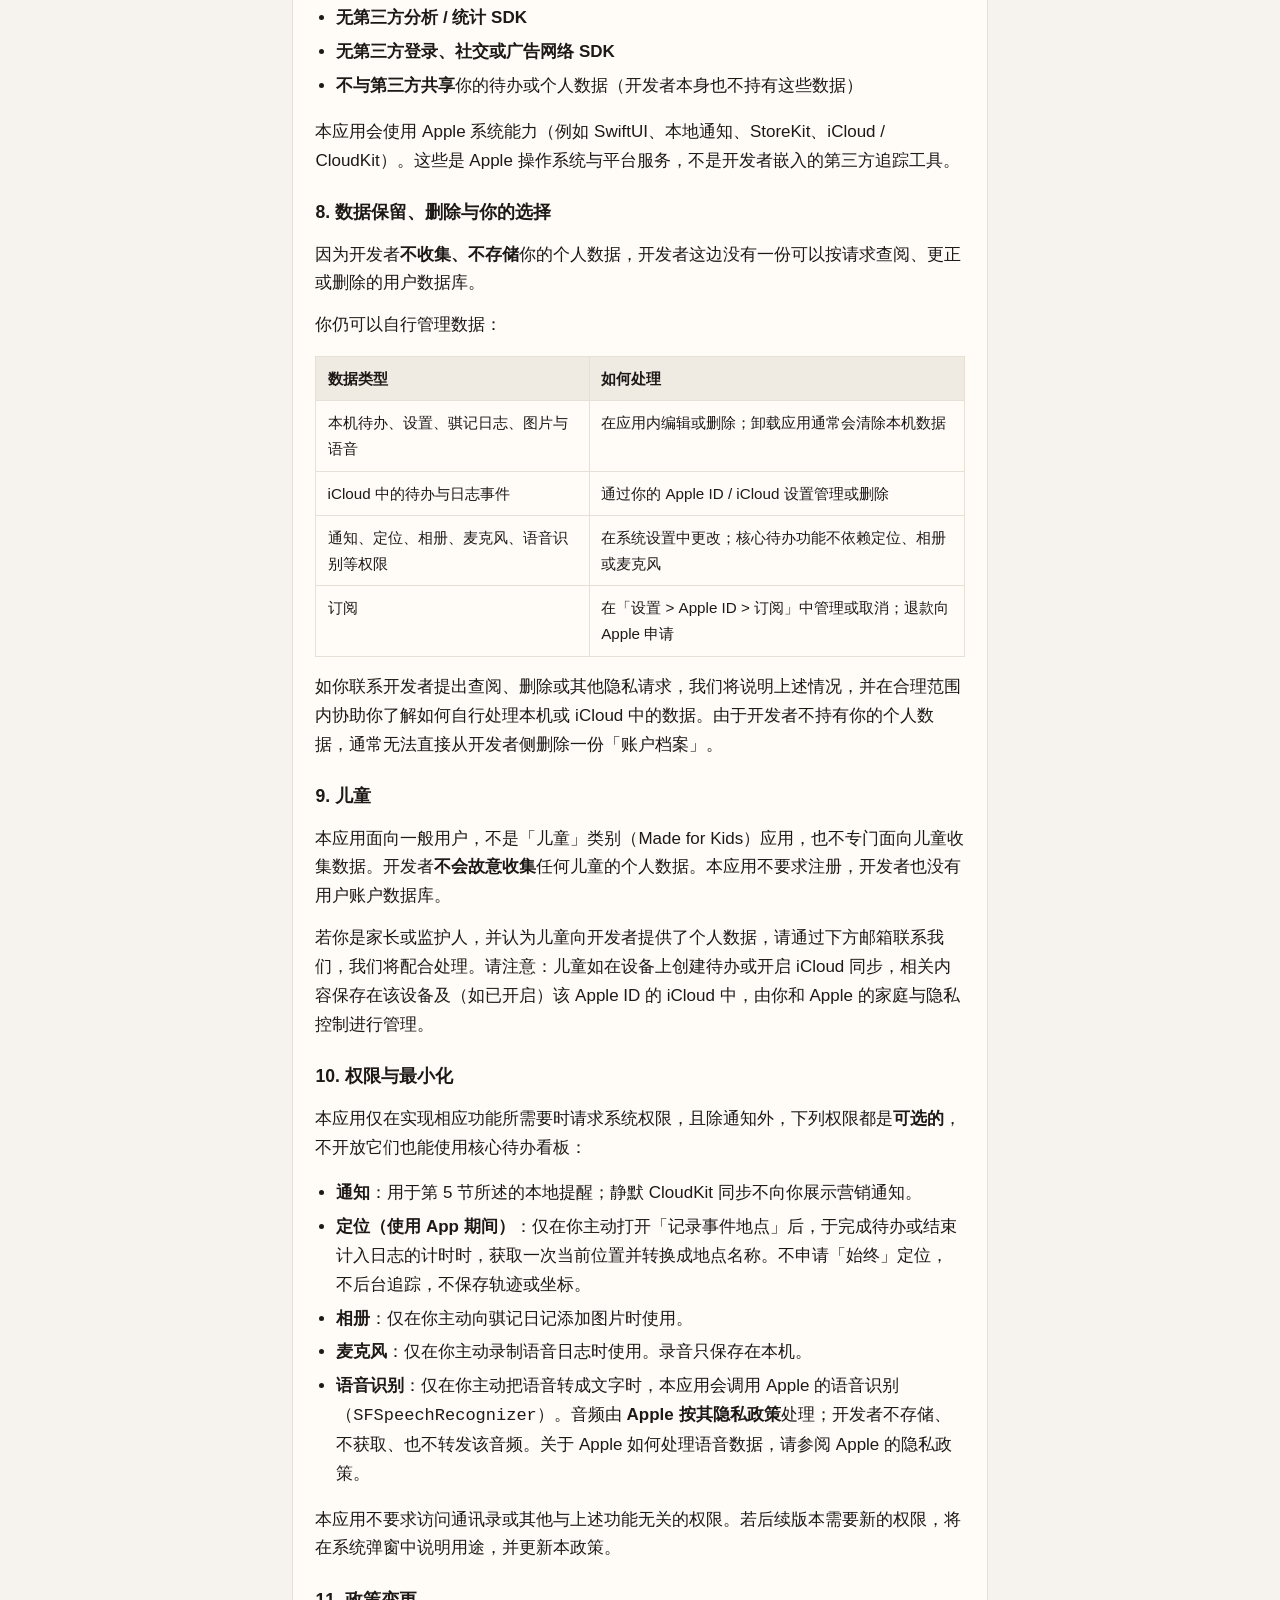
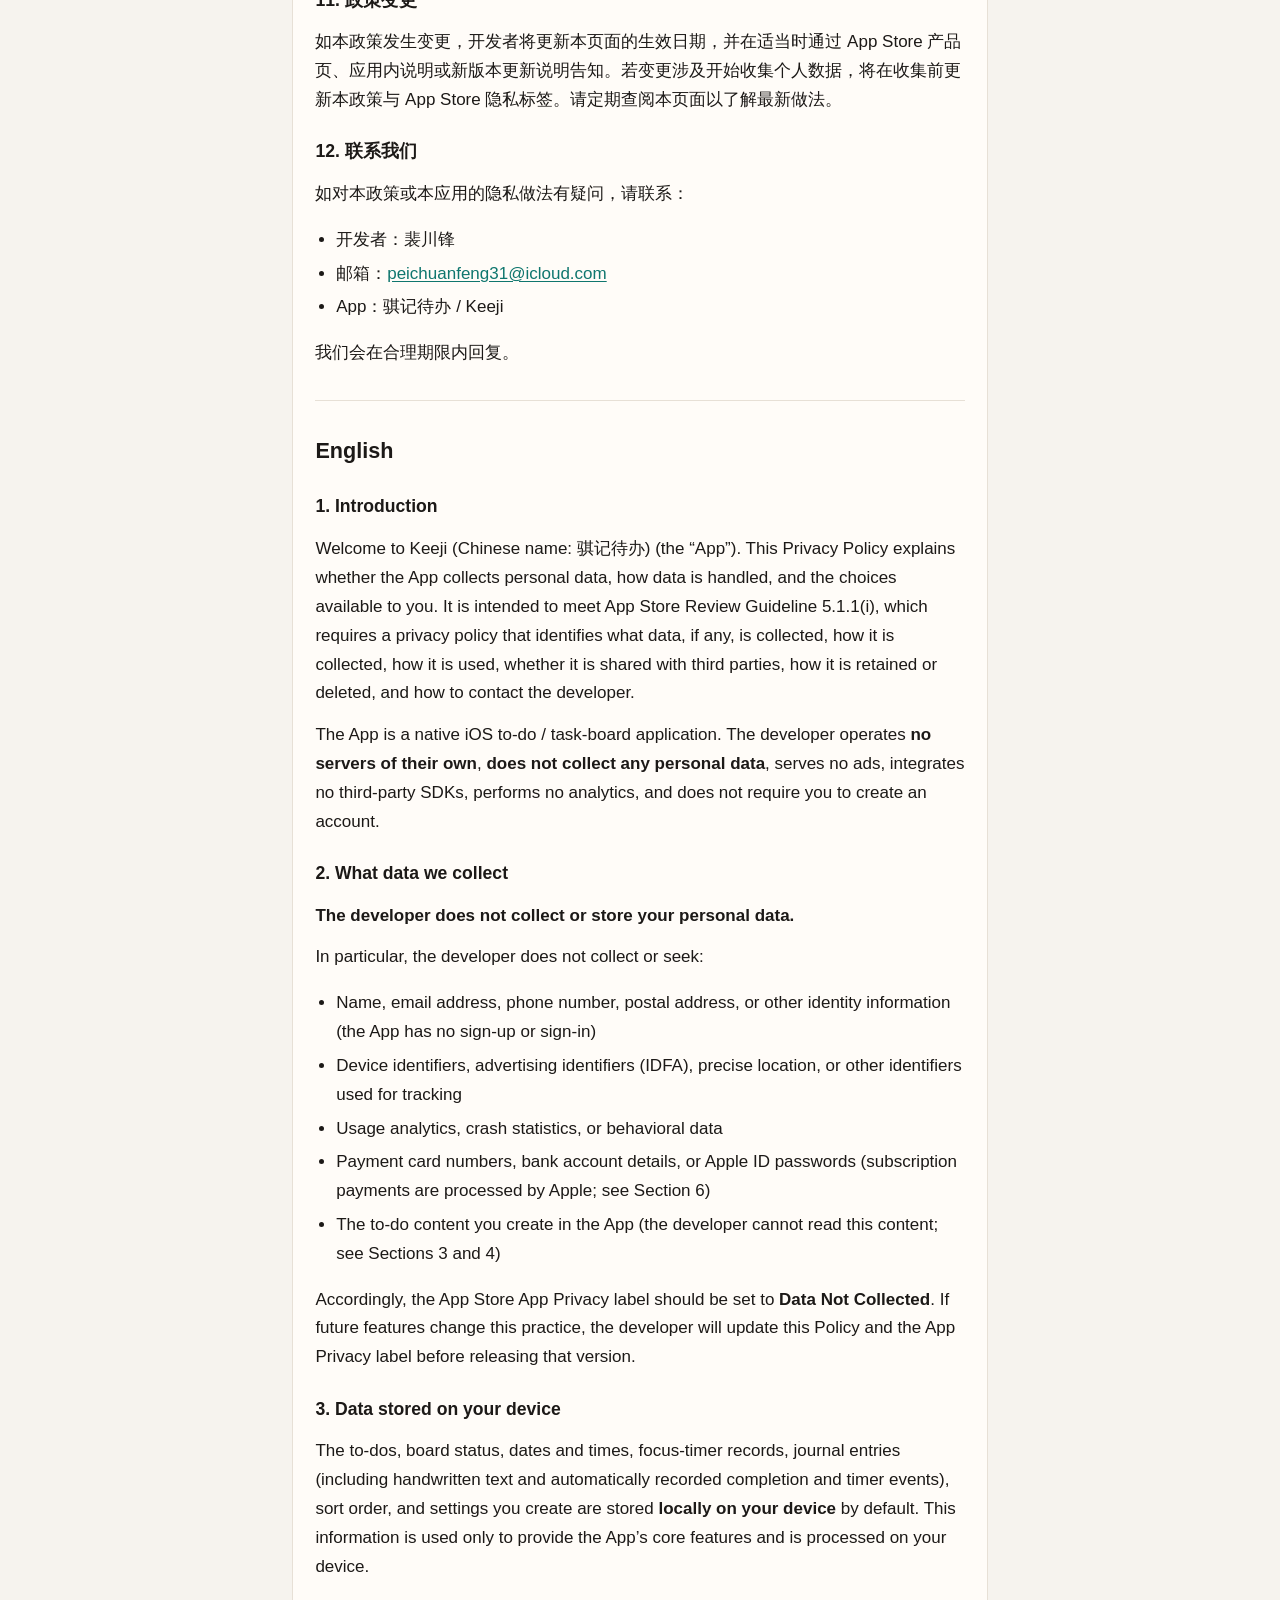
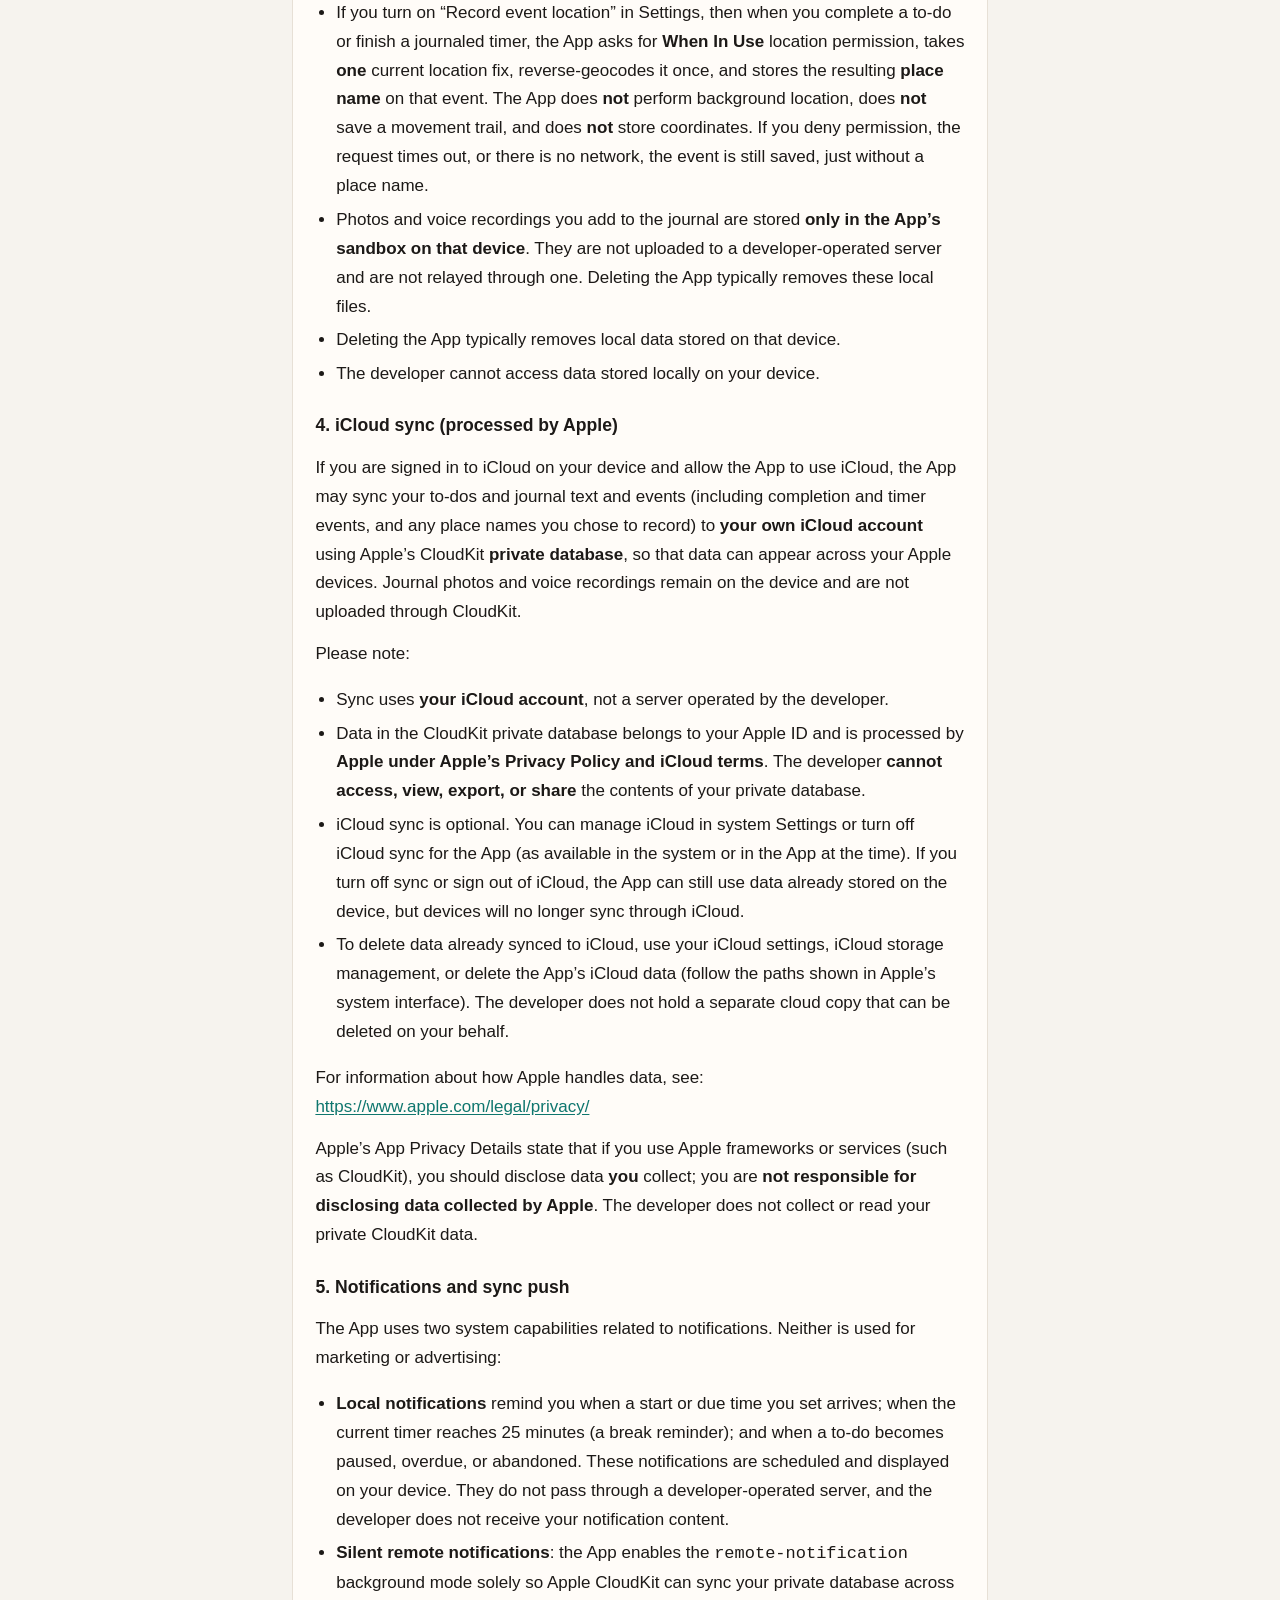
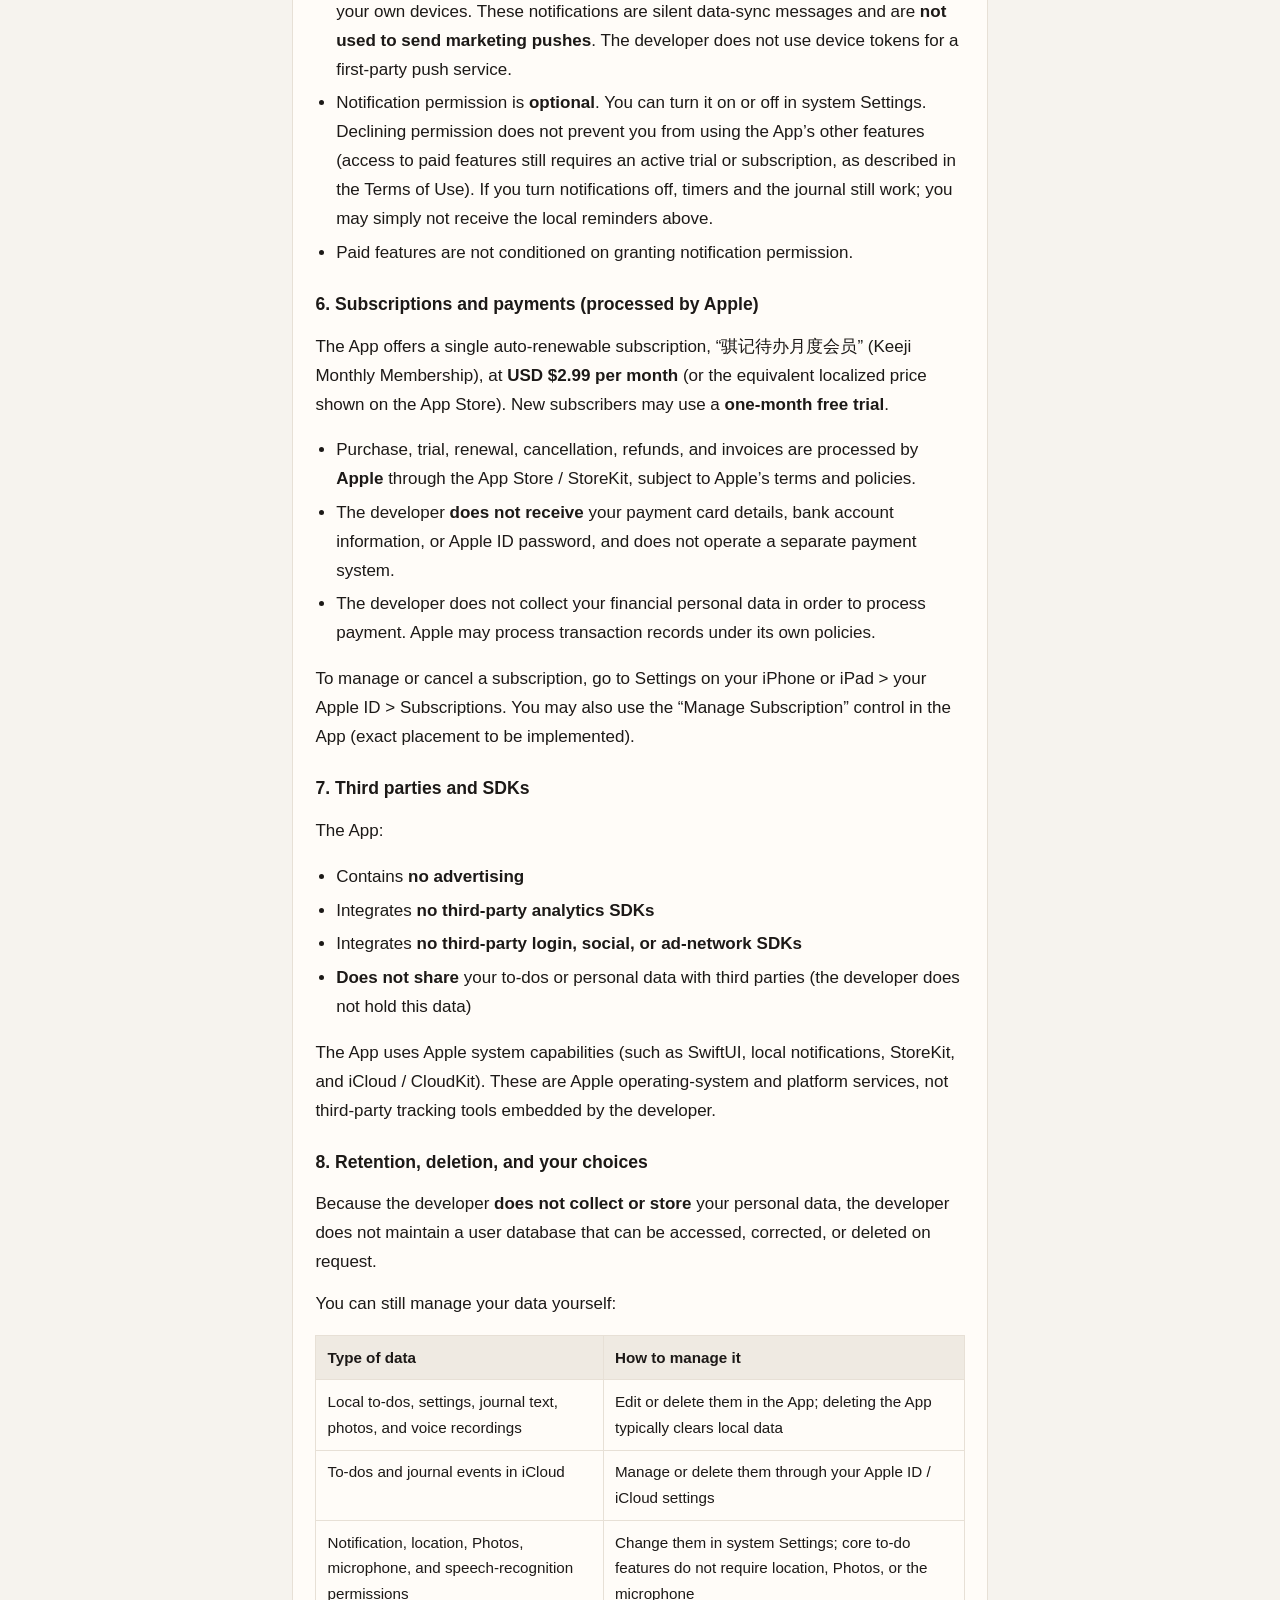
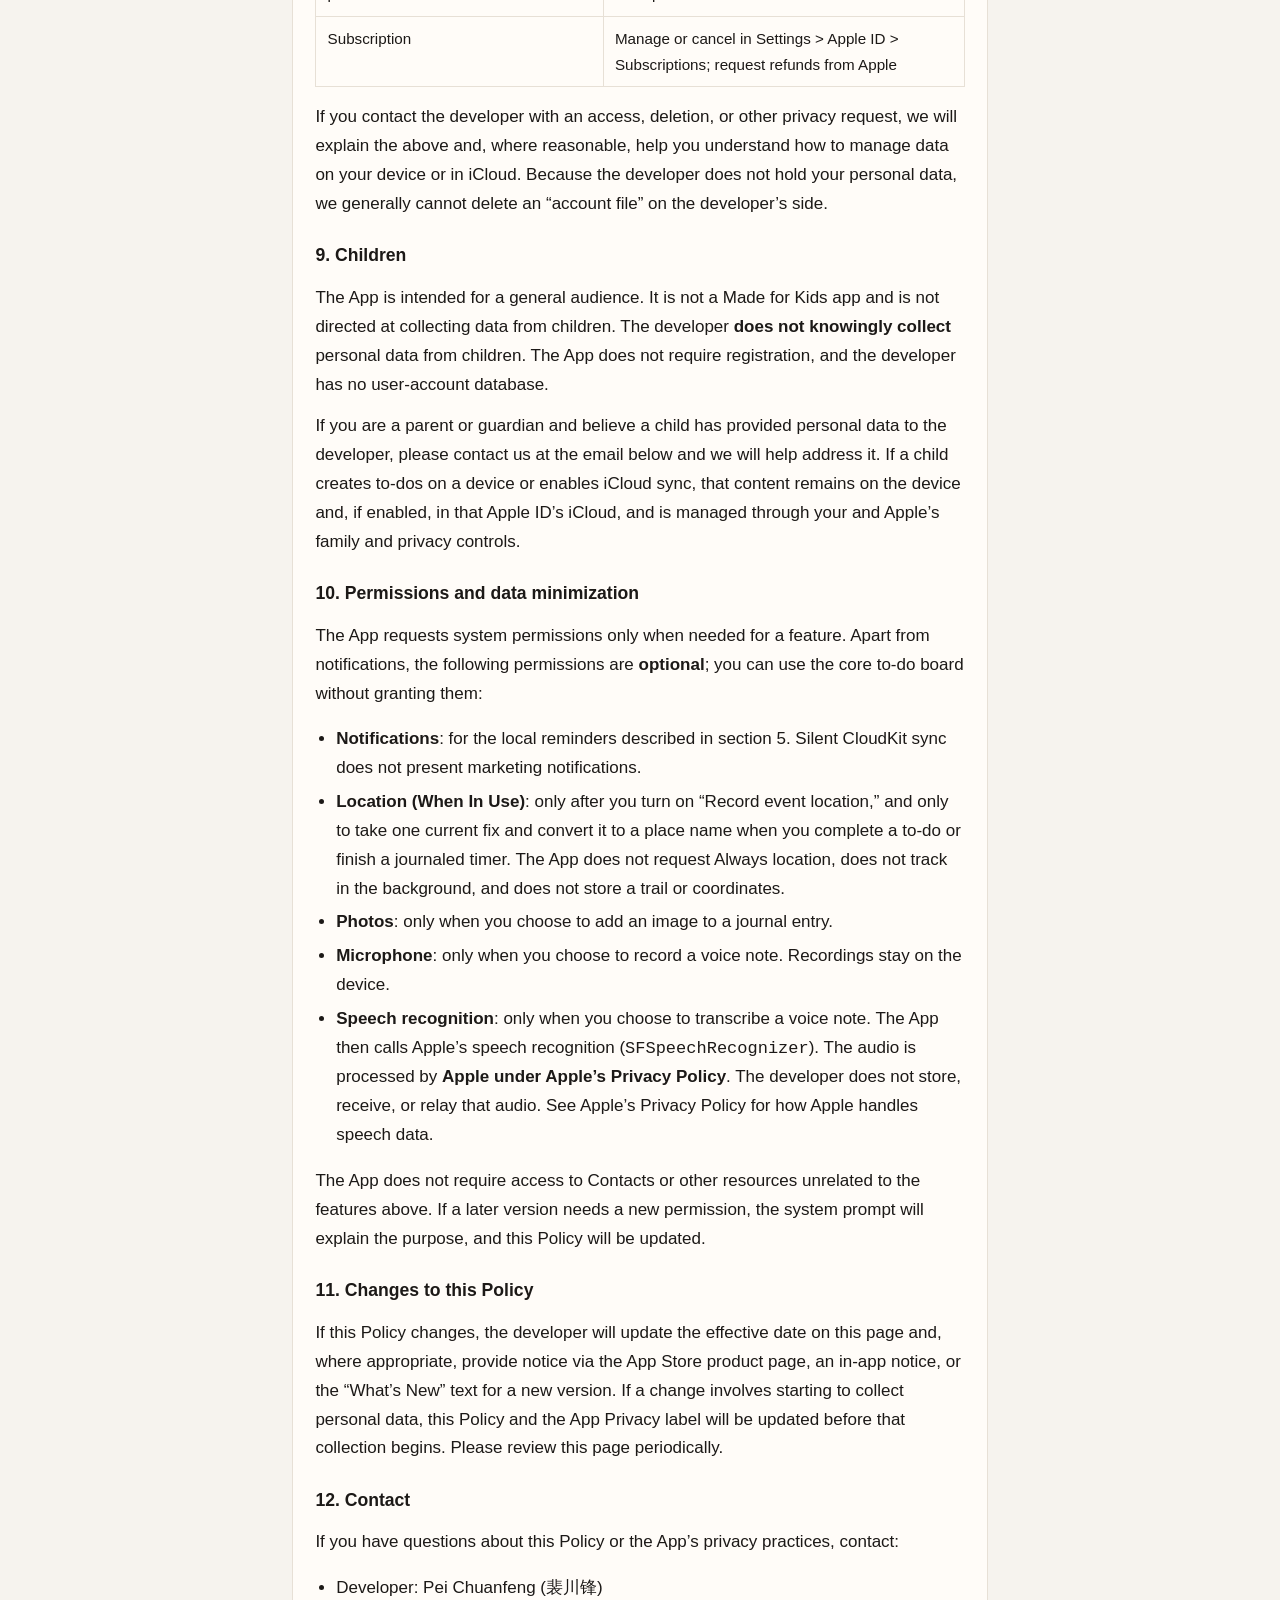
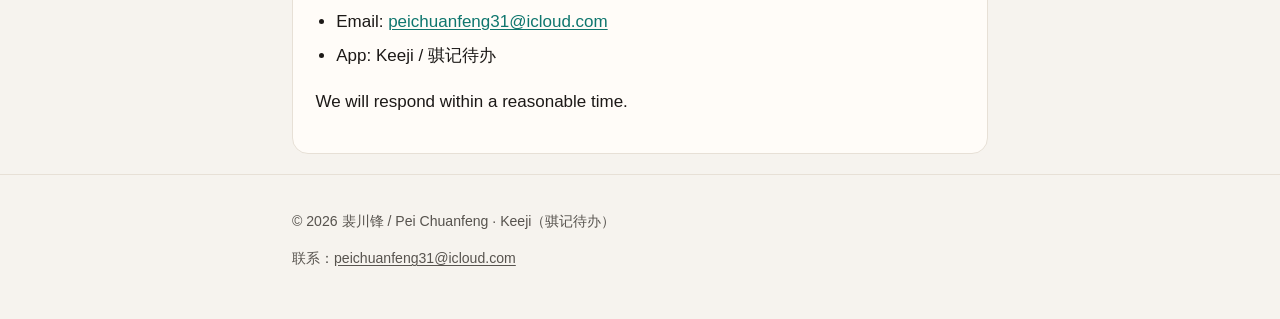
==== commit 91a41d98: "Update privacy policy for location, journal media, speech, and CloudKit silent push. Effective date " ====
--- a/privacy/index.html
+++ b/privacy/index.html
@@ -3,7 +3,7 @@
 <head>
   <meta charset="utf-8">
   <meta name="viewport" content="width=device-width, initial-scale=1">
-  <meta name="description" content="骐记待办（Keeji）隐私政策：说明本应用不收集个人数据，以及 iCloud、通知与订阅的处理方式。">
+  <meta name="description" content="骐记待办（Keeji）隐私政策：说明开发者不收集个人数据，以及本机日志、可选定位、语音转写、通知与 iCloud 同步的处理方式。">
   <title>隐私政策 / Privacy Policy · Keeji</title>
   <link rel="stylesheet" href="../styles.css">
 </head>
@@ -24,7 +24,7 @@
 <article class="panel">
   <h1>骐记待办隐私政策 / Keeji Privacy Policy</h1>
   <div class="meta">
-    <p>生效日期 / Effective date：2026-11-17</p>
+    <p>生效日期 / Effective date：2026-11-20</p>
     <p>开发者 / Developer：裴川锋（个人开发者 / Individual developer）</p>
     <p>卖家名 / Seller name：裴川锋</p>
     <p>App：骐记待办（英文名：Keeji）</p>
@@ -42,17 +42,27 @@
 <ul><li>姓名、电子邮箱、电话号码、地址或其他身份信息（本应用不提供账号注册或登录）</li><li>设备标识符、广告标识符（IDFA）、精确位置或其他用于追踪的标识</li><li>使用分析、崩溃统计或行为数据</li><li>支付卡号、银行账户或 Apple ID 密码（订阅付款由 Apple 处理，见第 6 节）</li><li>你在本应用中创建的待办内容（开发者无法读取这些内容，见第 3、4 节）</li></ul>
 <p>因此，App Store 的 App 隐私标签建议选择 <strong>Data Not Collected（未收集数据）</strong>。若日后功能变化并开始收集数据，开发者将先更新本政策与 App Store 隐私标签，再发布相应版本。</p>
 <h3>3. 本机存储的数据</h3>
-<p>你创建的待办、看板状态、时间、专注计时记录、排序和设置等，默认保存在<strong>你的设备本地</strong>。这些数据用于本应用的核心功能，仅在你的设备上处理。</p>
-<ul><li>卸载本应用通常会删除设备上的本地数据。</li><li>开发者无法访问你设备上的本地数据。</li></ul>
+<p>你创建的待办、看板状态、时间、专注计时记录、骐记日志（含手写正文与自动记录的完成/计时事件）、排序和设置等，默认保存在<strong>你的设备本地</strong>。这些数据用于本应用的核心功能，仅在你的设备上处理。</p>
+<ul>
+<li>若你在设置中打开「记录事件地点」，完成待办或结束一次计入日志的计时时，本应用会申请「使用 App 期间」定位，仅获取<strong>一次</strong>当前位置并做一次反地理编码，把得到的<strong>地点名称</strong>写入该条事件。本应用<strong>不进行后台定位</strong>，<strong>不保存行动轨迹</strong>，也<strong>不保存经纬度坐标</strong>。拒绝、超时或无网络时，事件仍会保存，只是没有地点名称。</li>
+<li>你在骐记中添加的<strong>图片和语音录音仅保存在这台设备的本地沙盒</strong>，不会上传到开发者服务器，也不会经由开发者服务器中转。卸载本应用通常会删除这些本机文件。</li>
+<li>卸载本应用通常会删除设备上的本地数据。</li>
+<li>开发者无法访问你设备上的本地数据。</li>
+</ul>
 <h3>4. iCloud 同步（由 Apple 处理）</h3>
-<p>若你在设备上登录了 iCloud，并允许本应用使用 iCloud，本应用会通过 Apple 的 CloudKit <strong>私有库（Private Database）</strong>，将待办数据同步到你自己的 iCloud 账户，以便在你的多台 Apple 设备之间同步。</p>
+<p>若你在设备上登录了 iCloud，并允许本应用使用 iCloud，本应用会通过 Apple 的 CloudKit <strong>私有库（Private Database）</strong>，将待办以及骐记日志中的手写正文、事件记录（如完成与计时事件，以及你选择记录的地点名称）同步到你自己的 iCloud 账户，以便在你的多台 Apple 设备之间同步。日记中的图片和语音文件仍只保存在本机，不会随 CloudKit 上传。</p>
 <p>请注意：</p>
 <ul><li>同步使用的是<strong>你自己的 iCloud 账户</strong>，不是开发者的服务器。</li><li>CloudKit 私有库中的数据归属于你的 Apple ID，由 <strong>Apple 按照其隐私政策与 iCloud 条款</strong>进行处理。开发者<strong>无法访问、查看、导出或分享</strong>你的私有库内容。</li><li>是否启用 iCloud 由你决定。你可在系统设置中管理 iCloud，或关闭本应用的 iCloud 同步（以系统与本应用届时提供的开关为准）。关闭同步或退出 iCloud 后，本应用仍可在本机使用已保存在设备上的数据，但设备之间将不再通过 iCloud 同步。</li><li>如需删除已同步到 iCloud 的数据，你可通过系统的 iCloud 设置、iCloud 存储管理，或删除本应用的 iCloud 数据来处理（具体路径以 Apple 系统界面为准）。开发者没有一份可代为删除的云端副本。</li></ul>
 <p>关于 Apple 如何处理数据，请参阅：<a href="https://www.apple.com/legal/privacy/">https://www.apple.com/legal/privacy/</a></p>
 <p>按照 Apple《App 隐私详情》的说明：若你通过 Apple 的框架或服务（例如 CloudKit）使用功能，开发者只需申报<strong>自己收集</strong>的数据；<strong>无需申报由 Apple 收集的数据</strong>。本应用开发者并不从 CloudKit 收集或读取你的私有数据。</p>
-<h3>5. 通知权限的用途</h3>
-<p>本应用可在你设置了开始或截止时间时，使用 <strong>本地通知（Local Notifications）</strong> 在到点时提醒你。</p>
-<ul><li>本应用会请求系统的通知权限，<strong>仅用于上述到点提醒</strong>，不会用于营销、广告或与待办无关的推送。</li><li>这些通知在你的设备本地调度和展示，不经过开发者的服务器，开发者也不会因此获得你的通知内容或设备令牌（本应用不使用远程推送）。</li><li>通知权限是<strong>可选的</strong>。你可在系统设置中随时开启或关闭。拒绝通知权限不会阻止你使用本应用的其他功能（访问付费功能仍须具备有效的试用或订阅，见用户协议）。</li><li>本应用不会把付费功能绑定到「必须开启通知」。</li></ul>
+<h3>5. 通知与同步推送</h3>
+<p>本应用使用两类与推送相关的系统能力，都<strong>不用于营销或广告</strong>：</p>
+<ul>
+<li><strong>本地通知</strong>：在你设置了开始或截止时间时到点提醒；当次计时满 25 分钟时发出休息提醒；以及待办变为已暂停、已超时或已放弃时发出提醒。这些通知在你的设备本地调度和展示，不经过开发者的服务器，开发者也不会因此获得你的通知内容。</li>
+<li><strong>静默远程通知</strong>：本应用启用 <code>remote-notification</code> 后台模式，仅用于 Apple CloudKit 在你自己的设备之间同步私有库数据。这类通知是静默的数据同步，<strong>不会发送任何营销推送</strong>。开发者不把设备令牌用于自有推送服务。</li>
+<li>通知权限是<strong>可选的</strong>。你可在系统设置中随时开启或关闭。拒绝通知权限不会阻止你使用本应用的其他功能（访问付费功能仍须具备有效的试用或订阅，见用户协议）。关闭通知后，计时与日志功能仍可使用，只是可能收不到上述本地提醒。</li>
+<li>本应用不会把付费功能绑定到「必须开启通知」。</li>
+</ul>
 <h3>6. 订阅与付款（由 Apple 处理）</h3>
 <p>本应用仅提供自动续期订阅「骐记待办月度会员」，价格为 <strong>USD $2.99 / 月</strong>（以 App Store 显示的当地价格为准），新用户可免费试用 1 个月。</p>
 <ul><li>购买、试用、续费、取消、退款和发票均由 <strong>Apple</strong> 通过 App Store / StoreKit 处理，适用 Apple 的条款与政策。</li><li>开发者<strong>不会经手</strong>你的付款卡信息、银行账户或 Apple ID 密码，也不会另行建立一套支付系统。</li><li>开发者不会为处理付款而收集你的个人财务数据。Apple 可能按照其自身政策处理交易记录。</li></ul>
@@ -64,13 +74,21 @@
 <h3>8. 数据保留、删除与你的选择</h3>
 <p>因为开发者<strong>不收集、不存储</strong>你的个人数据，开发者这边没有一份可以按请求查阅、更正或删除的用户数据库。</p>
 <p>你仍可以自行管理数据：</p>
-<div class="table-wrap"><table><thead><tr><th>数据类型</th><th>如何处理</th></tr></thead><tbody><tr><td>本机待办与设置</td><td>在应用内编辑或删除；卸载应用通常会清除本机数据</td></tr><tr><td>iCloud 中的待办</td><td>通过你的 Apple ID / iCloud 设置管理或删除</td></tr><tr><td>通知权限</td><td>在系统设置中更改</td></tr><tr><td>订阅</td><td>在「设置 > Apple ID > 订阅」中管理或取消；退款向 Apple 申请</td></tr></tbody></table></div>
+<div class="table-wrap"><table><thead><tr><th>数据类型</th><th>如何处理</th></tr></thead><tbody><tr><td>本机待办、设置、骐记日志、图片与语音</td><td>在应用内编辑或删除；卸载应用通常会清除本机数据</td></tr><tr><td>iCloud 中的待办与日志事件</td><td>通过你的 Apple ID / iCloud 设置管理或删除</td></tr><tr><td>通知、定位、相册、麦克风、语音识别等权限</td><td>在系统设置中更改；核心待办功能不依赖定位、相册或麦克风</td></tr><tr><td>订阅</td><td>在「设置 > Apple ID > 订阅」中管理或取消；退款向 Apple 申请</td></tr></tbody></table></div>
 <p>如你联系开发者提出查阅、删除或其他隐私请求，我们将说明上述情况，并在合理范围内协助你了解如何自行处理本机或 iCloud 中的数据。由于开发者不持有你的个人数据，通常无法直接从开发者侧删除一份「账户档案」。</p>
 <h3>9. 儿童</h3>
 <p>本应用面向一般用户，不是「儿童」类别（Made for Kids）应用，也不专门面向儿童收集数据。开发者<strong>不会故意收集</strong>任何儿童的个人数据。本应用不要求注册，开发者也没有用户账户数据库。</p>
 <p>若你是家长或监护人，并认为儿童向开发者提供了个人数据，请通过下方邮箱联系我们，我们将配合处理。请注意：儿童如在设备上创建待办或开启 iCloud 同步，相关内容保存在该设备及（如已开启）该 Apple ID 的 iCloud 中，由你和 Apple 的家庭与隐私控制进行管理。</p>
 <h3>10. 权限与最小化</h3>
-<p>本应用仅在实现功能所必需时请求系统权限。目前预期请求的权限主要是<strong>通知权限</strong>（用于到点提醒）。本应用不要求你为了使用核心待办功能而开放通讯录、相册、麦克风、定位或其他不相关权限。若后续版本需要新的权限，将在系统弹窗中说明用途，并更新本政策。</p>
+<p>本应用仅在实现相应功能所需要时请求系统权限，且除通知外，下列权限都是<strong>可选的</strong>，不开放它们也能使用核心待办看板：</p>
+<ul>
+<li><strong>通知</strong>：用于第 5 节所述的本地提醒；静默 CloudKit 同步不向你展示营销通知。</li>
+<li><strong>定位（使用 App 期间）</strong>：仅在你主动打开「记录事件地点」后，于完成待办或结束计入日志的计时时，获取一次当前位置并转换成地点名称。不申请「始终」定位，不后台追踪，不保存轨迹或坐标。</li>
+<li><strong>相册</strong>：仅在你主动向骐记日记添加图片时使用。</li>
+<li><strong>麦克风</strong>：仅在你主动录制语音日志时使用。录音只保存在本机。</li>
+<li><strong>语音识别</strong>：仅在你主动把语音转成文字时，本应用会调用 Apple 的语音识别（<code>SFSpeechRecognizer</code>）。音频由 <strong>Apple 按其隐私政策</strong>处理；开发者不存储、不获取、也不转发该音频。关于 Apple 如何处理语音数据，请参阅 Apple 的隐私政策。</li>
+</ul>
+<p>本应用不要求访问通讯录或其他与上述功能无关的权限。若后续版本需要新的权限，将在系统弹窗中说明用途，并更新本政策。</p>
 <h3>11. 政策变更</h3>
 <p>如本政策发生变更，开发者将更新本页面的生效日期，并在适当时通过 App Store 产品页、应用内说明或新版本更新说明告知。若变更涉及开始收集个人数据，将在收集前更新本政策与 App Store 隐私标签。请定期查阅本页面以了解最新做法。</p>
 <h3>12. 联系我们</h3>
@@ -88,17 +106,27 @@
 <ul><li>Name, email address, phone number, postal address, or other identity information (the App has no sign-up or sign-in)</li><li>Device identifiers, advertising identifiers (IDFA), precise location, or other identifiers used for tracking</li><li>Usage analytics, crash statistics, or behavioral data</li><li>Payment card numbers, bank account details, or Apple ID passwords (subscription payments are processed by Apple; see Section 6)</li><li>The to-do content you create in the App (the developer cannot read this content; see Sections 3 and 4)</li></ul>
 <p>Accordingly, the App Store App Privacy label should be set to <strong>Data Not Collected</strong>. If future features change this practice, the developer will update this Policy and the App Privacy label before releasing that version.</p>
 <h3>3. Data stored on your device</h3>
-<p>The to-dos, board status, dates and times, focus-timer records, sort order, and settings you create are stored <strong>locally on your device</strong> by default. This information is used only to provide the App’s core features and is processed on your device.</p>
-<ul><li>Deleting the App typically removes local data stored on that device.</li><li>The developer cannot access data stored locally on your device.</li></ul>
+<p>The to-dos, board status, dates and times, focus-timer records, journal entries (including handwritten text and automatically recorded completion and timer events), sort order, and settings you create are stored <strong>locally on your device</strong> by default. This information is used only to provide the App’s core features and is processed on your device.</p>
+<ul>
+<li>If you turn on “Record event location” in Settings, then when you complete a to-do or finish a journaled timer, the App asks for <strong>When In Use</strong> location permission, takes <strong>one</strong> current location fix, reverse-geocodes it once, and stores the resulting <strong>place name</strong> on that event. The App does <strong>not</strong> perform background location, does <strong>not</strong> save a movement trail, and does <strong>not</strong> store coordinates. If you deny permission, the request times out, or there is no network, the event is still saved, just without a place name.</li>
+<li>Photos and voice recordings you add to the journal are stored <strong>only in the App’s sandbox on that device</strong>. They are not uploaded to a developer-operated server and are not relayed through one. Deleting the App typically removes these local files.</li>
+<li>Deleting the App typically removes local data stored on that device.</li>
+<li>The developer cannot access data stored locally on your device.</li>
+</ul>
 <h3>4. iCloud sync (processed by Apple)</h3>
-<p>If you are signed in to iCloud on your device and allow the App to use iCloud, the App may sync your to-do data to <strong>your own iCloud account</strong> using Apple’s CloudKit <strong>private database</strong>, so the data can appear across your Apple devices.</p>
+<p>If you are signed in to iCloud on your device and allow the App to use iCloud, the App may sync your to-dos and journal text and events (including completion and timer events, and any place names you chose to record) to <strong>your own iCloud account</strong> using Apple’s CloudKit <strong>private database</strong>, so that data can appear across your Apple devices. Journal photos and voice recordings remain on the device and are not uploaded through CloudKit.</p>
 <p>Please note:</p>
 <ul><li>Sync uses <strong>your iCloud account</strong>, not a server operated by the developer.</li><li>Data in the CloudKit private database belongs to your Apple ID and is processed by <strong>Apple under Apple’s Privacy Policy and iCloud terms</strong>. The developer <strong>cannot access, view, export, or share</strong> the contents of your private database.</li><li>iCloud sync is optional. You can manage iCloud in system Settings or turn off iCloud sync for the App (as available in the system or in the App at the time). If you turn off sync or sign out of iCloud, the App can still use data already stored on the device, but devices will no longer sync through iCloud.</li><li>To delete data already synced to iCloud, use your iCloud settings, iCloud storage management, or delete the App’s iCloud data (follow the paths shown in Apple’s system interface). The developer does not hold a separate cloud copy that can be deleted on your behalf.</li></ul>
 <p>For information about how Apple handles data, see: <a href="https://www.apple.com/legal/privacy/">https://www.apple.com/legal/privacy/</a></p>
 <p>Apple’s App Privacy Details state that if you use Apple frameworks or services (such as CloudKit), you should disclose data <strong>you</strong> collect; you are <strong>not responsible for disclosing data collected by Apple</strong>. The developer does not collect or read your private CloudKit data.</p>
-<h3>5. How notification permission is used</h3>
-<p>The App may use <strong>local notifications</strong> to remind you when a start time or due time you set arrives.</p>
-<ul><li>The App requests notification permission <strong>only for these on-time reminders</strong>. It is not used for marketing, advertising, or unrelated push messages.</li><li>These notifications are scheduled and displayed on your device. They do not pass through a developer-operated server, and the developer does not receive your notification content or a device push token (the App does not use remote push notifications).</li><li>Notification permission is <strong>optional</strong>. You can turn it on or off in system Settings. Declining permission does not prevent you from using the App’s other features (access to paid features still requires an active trial or subscription, as described in the Terms of Use).</li><li>Paid features are not conditioned on granting notification permission.</li></ul>
+<h3>5. Notifications and sync push</h3>
+<p>The App uses two system capabilities related to notifications. Neither is used for marketing or advertising:</p>
+<ul>
+<li><strong>Local notifications</strong> remind you when a start or due time you set arrives; when the current timer reaches 25 minutes (a break reminder); and when a to-do becomes paused, overdue, or abandoned. These notifications are scheduled and displayed on your device. They do not pass through a developer-operated server, and the developer does not receive your notification content.</li>
+<li><strong>Silent remote notifications</strong>: the App enables the <code>remote-notification</code> background mode solely so Apple CloudKit can sync your private database across your own devices. These notifications are silent data-sync messages and are <strong>not used to send marketing pushes</strong>. The developer does not use device tokens for a first-party push service.</li>
+<li>Notification permission is <strong>optional</strong>. You can turn it on or off in system Settings. Declining permission does not prevent you from using the App’s other features (access to paid features still requires an active trial or subscription, as described in the Terms of Use). If you turn notifications off, timers and the journal still work; you may simply not receive the local reminders above.</li>
+<li>Paid features are not conditioned on granting notification permission.</li>
+</ul>
 <h3>6. Subscriptions and payments (processed by Apple)</h3>
 <p>The App offers a single auto-renewable subscription, “骐记待办月度会员” (Keeji Monthly Membership), at <strong>USD $2.99 per month</strong> (or the equivalent localized price shown on the App Store). New subscribers may use a <strong>one-month free trial</strong>.</p>
 <ul><li>Purchase, trial, renewal, cancellation, refunds, and invoices are processed by <strong>Apple</strong> through the App Store / StoreKit, subject to Apple’s terms and policies.</li><li>The developer <strong>does not receive</strong> your payment card details, bank account information, or Apple ID password, and does not operate a separate payment system.</li><li>The developer does not collect your financial personal data in order to process payment. Apple may process transaction records under its own policies.</li></ul>
@@ -110,13 +138,21 @@
 <h3>8. Retention, deletion, and your choices</h3>
 <p>Because the developer <strong>does not collect or store</strong> your personal data, the developer does not maintain a user database that can be accessed, corrected, or deleted on request.</p>
 <p>You can still manage your data yourself:</p>
-<div class="table-wrap"><table><thead><tr><th>Type of data</th><th>How to manage it</th></tr></thead><tbody><tr><td>Local to-dos and settings</td><td>Edit or delete them in the App; deleting the App typically clears local data</td></tr><tr><td>To-dos in iCloud</td><td>Manage or delete them through your Apple ID / iCloud settings</td></tr><tr><td>Notification permission</td><td>Change it in system Settings</td></tr><tr><td>Subscription</td><td>Manage or cancel in Settings > Apple ID > Subscriptions; request refunds from Apple</td></tr></tbody></table></div>
+<div class="table-wrap"><table><thead><tr><th>Type of data</th><th>How to manage it</th></tr></thead><tbody><tr><td>Local to-dos, settings, journal text, photos, and voice recordings</td><td>Edit or delete them in the App; deleting the App typically clears local data</td></tr><tr><td>To-dos and journal events in iCloud</td><td>Manage or delete them through your Apple ID / iCloud settings</td></tr><tr><td>Notification, location, Photos, microphone, and speech-recognition permissions</td><td>Change them in system Settings; core to-do features do not require location, Photos, or the microphone</td></tr><tr><td>Subscription</td><td>Manage or cancel in Settings > Apple ID > Subscriptions; request refunds from Apple</td></tr></tbody></table></div>
 <p>If you contact the developer with an access, deletion, or other privacy request, we will explain the above and, where reasonable, help you understand how to manage data on your device or in iCloud. Because the developer does not hold your personal data, we generally cannot delete an “account file” on the developer’s side.</p>
 <h3>9. Children</h3>
 <p>The App is intended for a general audience. It is not a Made for Kids app and is not directed at collecting data from children. The developer <strong>does not knowingly collect</strong> personal data from children. The App does not require registration, and the developer has no user-account database.</p>
 <p>If you are a parent or guardian and believe a child has provided personal data to the developer, please contact us at the email below and we will help address it. If a child creates to-dos on a device or enables iCloud sync, that content remains on the device and, if enabled, in that Apple ID’s iCloud, and is managed through your and Apple’s family and privacy controls.</p>
 <h3>10. Permissions and data minimization</h3>
-<p>The App requests system permissions only when needed for a feature. The permission expected at launch is <strong>notification permission</strong> (for on-time reminders). The App does not require access to Contacts, Photos, the microphone, Location, or other unrelated resources in order to use its core to-do features. If a later version needs a new permission, the system prompt will explain the purpose, and this Policy will be updated.</p>
+<p>The App requests system permissions only when needed for a feature. Apart from notifications, the following permissions are <strong>optional</strong>; you can use the core to-do board without granting them:</p>
+<ul>
+<li><strong>Notifications</strong>: for the local reminders described in section 5. Silent CloudKit sync does not present marketing notifications.</li>
+<li><strong>Location (When In Use)</strong>: only after you turn on “Record event location,” and only to take one current fix and convert it to a place name when you complete a to-do or finish a journaled timer. The App does not request Always location, does not track in the background, and does not store a trail or coordinates.</li>
+<li><strong>Photos</strong>: only when you choose to add an image to a journal entry.</li>
+<li><strong>Microphone</strong>: only when you choose to record a voice note. Recordings stay on the device.</li>
+<li><strong>Speech recognition</strong>: only when you choose to transcribe a voice note. The App then calls Apple’s speech recognition (<code>SFSpeechRecognizer</code>). The audio is processed by <strong>Apple under Apple’s Privacy Policy</strong>. The developer does not store, receive, or relay that audio. See Apple’s Privacy Policy for how Apple handles speech data.</li>
+</ul>
+<p>The App does not require access to Contacts or other resources unrelated to the features above. If a later version needs a new permission, the system prompt will explain the purpose, and this Policy will be updated.</p>
 <h3>11. Changes to this Policy</h3>
 <p>If this Policy changes, the developer will update the effective date on this page and, where appropriate, provide notice via the App Store product page, an in-app notice, or the “What’s New” text for a new version. If a change involves starting to collect personal data, this Policy and the App Privacy label will be updated before that collection begins. Please review this page periodically.</p>
 <h3>12. Contact</h3>
